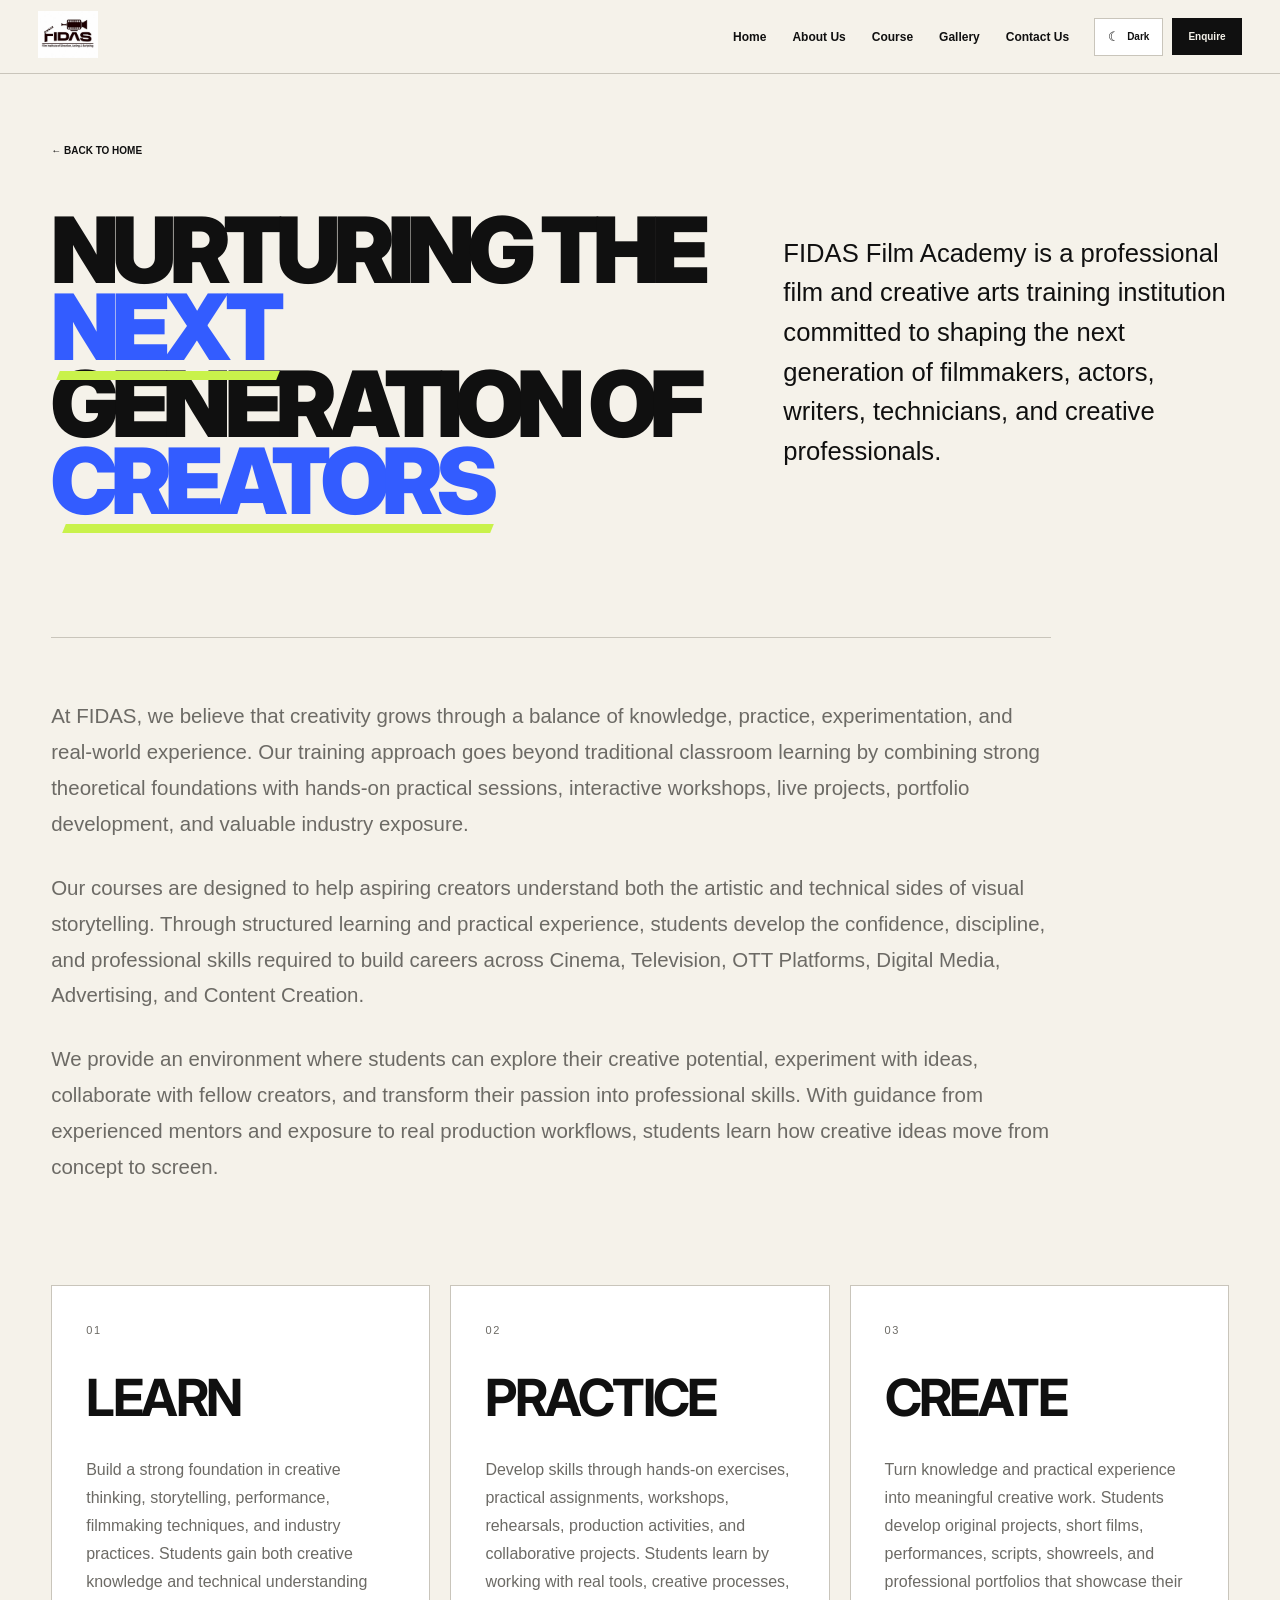
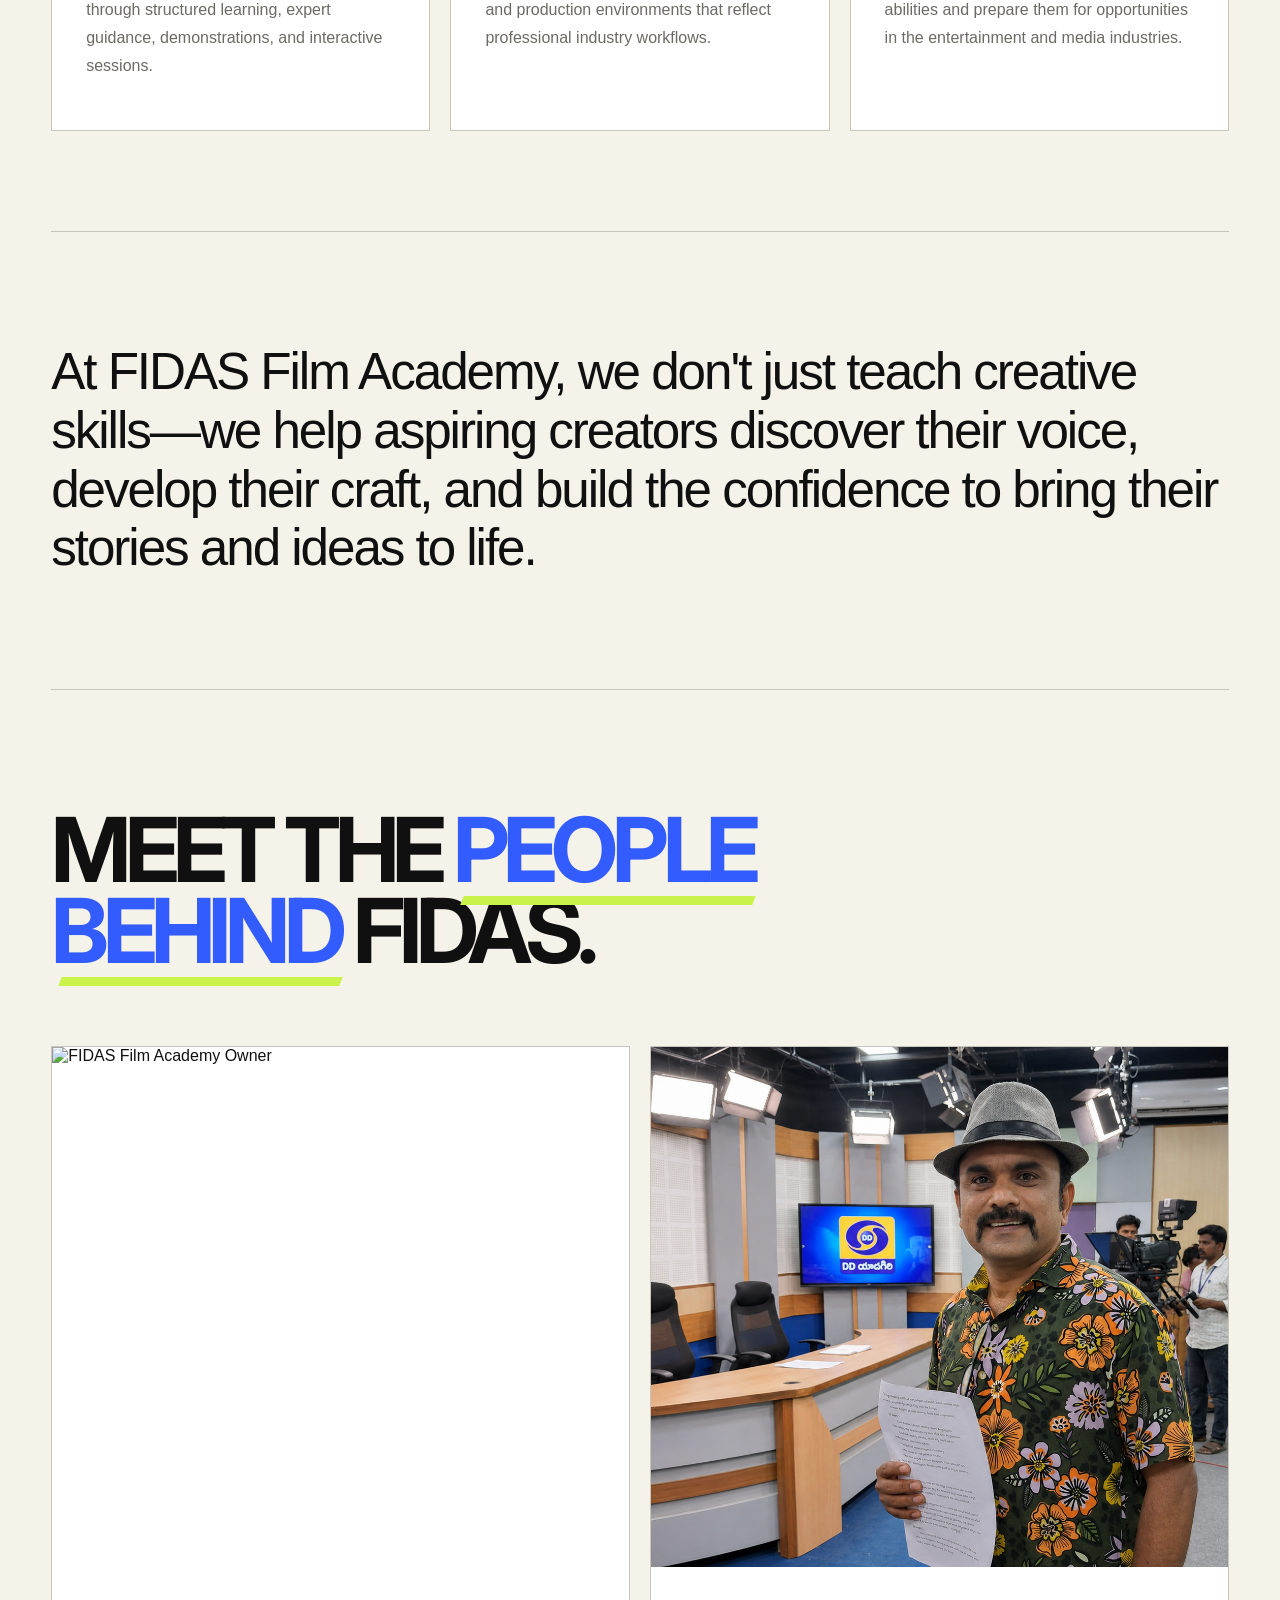
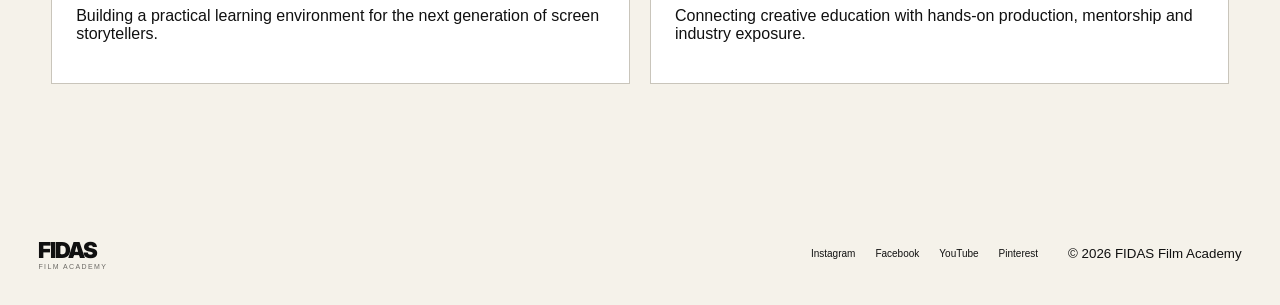
==== about.html @ e29c2ab7 "after creating seperate page updates and font size & colour corrections" ====
<!doctype html>
<html lang="en" data-theme="light">

<head>
    <meta charset="utf-8">
    <meta name="viewport" content="width=device-width,initial-scale=1">
    <title>About Us | FIDAS Film Academy</title>
    <link rel="preconnect" href="https://fonts.googleapis.com">
    <link rel="preconnect" href="https://fonts.gstatic.com" crossorigin>
    <link href="https://fonts.googleapis.com/css2?family=Inter:wght@400;500;600;700;800;900&display=swap" rel="stylesheet">
    <link rel="stylesheet" href="style.css">
    <link rel="preconnect" href="https://fonts.googleapis.com">
    <link rel="preconnect" href="https://fonts.gstatic.com" crossorigin>
    <link href="https://fonts.googleapis.com/css2?family=Inter:wght@400;500;600;700;800;900&display=swap" rel="stylesheet">
    <link rel="stylesheet" href="style.css">
    <link rel="stylesheet" href="https://cdnjs.cloudflare.com/ajax/libs/font-awesome/6.7.2/css/all.min.css">
    <style>
        .about-page {
	padding: 140px 4vw 100px
}

.about-page .intro {
	display: grid;
	grid-template-columns: .8fr 1.2fr;
	gap: 7vw;
	align-items: end
}

.about-page h1 {
	font-size: clamp(62px, 9vw, 100px);
	line-height: .82;
	letter-spacing: -.08em;
	margin: 25px 0
}

.lead {
	font-size: clamp(18px, 2vw, 28px);
	line-height: 1.55
}

.story {
	display: grid;
	grid-template-columns: 1fr 1fr;
	gap: 5vw;
	margin: 100px 0;
	padding-top: 70px;
	border-top: 1px solid var(--line)
}

.story p {
	color: var(--soft);
	line-height: 1.8
}

.owners-title {
	font-size: clamp(48px, 7vw, 100px);
	line-height: .9;
	letter-spacing: -.07em
}

.owners {
	display: grid;
	grid-template-columns: 1fr 1fr;
	gap: 20px
}

.owner-card {
	background: var(--card);
	border: 1px solid var(--line)
}

.owner-card img {
	width: 100%;
	height: 520px;
	object-fit: cover;
	display: block
}

.owner-copy {
	padding: 24px
}

.owner-copy h3 {
	font-size: 26px;
	margin: 0 0 8px
}

.owner-copy span {
	font-size: 10px;
	letter-spacing: .15em;
	color: var(--soft)
}

.owner-note {
	margin-top: 18px;
	color: var(--soft);
	font-size: 12px
}

@media(max-width:850px) {

	.about-page .intro,
	.story,
	.owners {
		grid-template-columns: 1fr
	}

	.owner-card img {
		height: 380px
	}
}

.about-content {
	max-width: 1000px;
	margin: 90px 0;
	padding-top: 60px;
	border-top: 1px solid var(--line)
}

.about-content p {
	font-size: clamp(17px, 1.6vw, 23px);
	line-height: 1.75;
	color: var(--soft);
	margin: 0 0 28px
}

.pillars {
	display: grid;
	grid-template-columns: repeat(3, 1fr);
	gap: 20px;
	margin: 100px 0
}

.pillar {
	padding: 34px;
	background: var(--card);
	border: 1px solid var(--line);
	min-height: 360px;
  transition:.35s;
}
.pillar:hover {
  transform: translateY(-10px);
  box-shadow: 12px 12px 0 var(--lime)
}
.pillar span {
	font-size: 11px;
	letter-spacing: .15em;
	color: var(--soft)
}

.pillar h2 {
	font-size: clamp(38px, 4vw, 64px);
	letter-spacing: -.05em;
	margin: 28px 0
}

.pillar p {
	line-height: 1.75;
	color: var(--soft)
}

.closing-statement {
	margin: 80px 0 120px;
	padding: 60px 0;
	border-top: 1px solid var(--line);
	border-bottom: 1px solid var(--line)
}

.closing-statement p {
	font-size: clamp(28px, 4vw, 58px);
	line-height: 1.15;
	letter-spacing: -.04em;
	max-width: 1200px
}

@media(max-width:850px) {
	.pillars {
		grid-template-columns: 1fr
	}

	.pillar {
		min-height: auto
	}

	.about-page h1 {
		font-size: clamp(46px, 14vw, 82px)
	}
}

/* 2026 admissions hero + course ticker */
.hero-enrol-wrap {
	display: flex;
	align-items: center;
	justify-content: center;
	padding: 120px 4vw 50px 2vw;
	background: linear-gradient(145deg, var(--blue), #162fb2);
	position: relative;
	overflow: hidden
}

.hero-enrol-wrap:before {
	content: "FIDAS";
	position: absolute;
	font-size: 18vw;
	font-weight: 900;
	letter-spacing: -.08em;
	color: #ffffff0b;
	transform: rotate(-10deg)
}

.hero-enrol-card {
	position: relative;
	width: min(100%, 620px);
	padding: clamp(28px, 4vw, 54px);
	background: color-mix(in srgb, var(--card) 88%, transparent);
	border: 1px solid #ffffff66;
	box-shadow: 0 30px 80px #0004, inset 0 1px 0 #fff8;
	backdrop-filter: blur(18px);
	-webkit-backdrop-filter: blur(18px)
}

.enrol-kicker {
	font-size: 9px;
	letter-spacing: .22em;
	color: var(--soft);
	font-weight: 800
}

.hero-enrol-card h2 {
	font-size: clamp(42px, 4.8vw, 76px);
	line-height: .9;
	letter-spacing: -.065em;
	margin: 20px 0
}

.hero-enrol-card h2 span {
	color: var(--blue)
}

.hero-enrol-card>p {
	color: var(--soft);
	line-height: 1.6;
	font-size: 14px
}

.hero-form {
	display: grid;
	gap: 18px;
	margin-top: 28px
}

.hero-form label {
	font-size: 8px;
	letter-spacing: .15em;
	color: var(--soft)
}

.hero-form button {
	cursor: pointer
}

.enrol-foot {
	display: flex;
	gap: 18px;
	flex-wrap: wrap;
	margin-top: 22px;
	padding-top: 18px;
	border-top: 1px solid var(--line);
	font-size: 8px;
	font-weight: 800;
	letter-spacing: .08em
}

.marquee {
	overflow: hidden;
	border-top: 1px solid var(--line);
	border-bottom: 1px solid var(--line);
	background: var(--lime);
	color: #111;
	padding: 16px 0
}

.marquee-track {
	width: max-content;
	display: flex;
	align-items: center;
	gap: 24px;
	animation: fidasMarquee 26s linear infinite;
	font-size: 13px;
	font-weight: 900;
	letter-spacing: .12em
}

.marquee-track i {
	font-style: normal
}

@keyframes fidasMarquee {
	to {
		transform: translateX(-50%)
	}
}

.course-view.ai {
	background-image: linear-gradient(90deg, #000c, #0002), url("https://images.unsplash.com/photo-1677442136019-21780ecad995?auto=format&fit=crop&w=1300&q=85")
}

@media(max-width:850px) {
	.hero-enrol-wrap {
		padding: 70px 6vw
	}

	.hero-enrol-card {
		width: 100%
	}

	.course-nav {
		display: grid;
		grid-template-columns: 1fr 1fr
	}

	.course-nav button {
		min-height: 84px
	}

	.marquee-track {
		animation-duration: 18s
	}
}

/* Cinematic hero redesign */
.hero.hero-cinematic {
	position: relative;
	min-height: 0vh;
	padding: 0px 0vw 0px;
	display: grid;
	grid-template-columns: minmax(0, 1.08fr) minmax(430px, .72fr);
	gap: clamp(36px, 5vw, 86px);
	align-items: center;
	overflow: hidden;
	background: var(--bg);
	isolation: isolate
}

.hero-atmosphere {
	position: absolute;
	inset: 0;
	z-index: -1;
	pointer-events: none;
	overflow: hidden
}

.orb {
	position: absolute;
	border-radius: 50%;
	filter: blur(2px);
	opacity: .55
}

.orb-one {
	width: 42vw;
	height: 42vw;
	left: -18vw;
	top: 12vh;
	background: radial-gradient(circle, var(--lime) 0, transparent 68%);
	opacity: .16
}

.orb-two {
	width: 38vw;
	height: 38vw;
	right: 20vw;
	bottom: -24vw;
	background: radial-gradient(circle, var(--blue) 0, transparent 70%);
	opacity: .13
}

.film-line {
	position: absolute;
	width: 1px;
	height: 140%;
	background: linear-gradient(transparent, var(--line), transparent);
	transform: rotate(18deg);
	top: -20%
}

.film-line-one {
	left: 54%
}

.film-line-two {
	left: 57%
}

.hero-copy {
	position: relative;
	z-index: 2;
	padding-top: 12px
}

.hero-eyebrow {
	display: flex;
	align-items: center;
	gap: 10px;
	font-weight: 800
}

.hero-eyebrow span {
	display: inline-block;
	width: 34px;
	height: 2px;
	background: var(--lime)
}

.hero.hero-cinematic h1 {
	font-size: clamp(62px, 7.15vw, 118px);
	line-height: .84;
	letter-spacing: -.075em;
	margin: clamp(38px, 6vh, 68px) 0 28px;
	max-width: 950px
}

.hero.hero-cinematic h1 span {
	display: inline-block;
	color: var(--blue);
	position: relative
}
h2 span {
	display: inline-block;
	color: var(--blue);
	position: relative
}

.hero.hero-cinematic h1 span:after {
	content: "";
	position: absolute;
	height: 9px;
	background: var(--lime);
	left: 3%;
	right: 0;
	bottom: -14px;
	transform: skewX(-22deg)
}
h2 span:after {
	content: "";
	position: absolute;
	height: 9px;
	background: var(--lime);
	left: 3%;
	right: 0;
	bottom: -14px;
	transform: skewX(-22deg)
}
.hero-copy>p {
	font-size: clamp(15px, 1.25vw, 19px);
	line-height: 1.75;
	color: var(--soft);
	max-width: 610px
}

.hero-cinematic .hero-buttons {
	margin-top: 30px;
	gap: 12px;
	flex-wrap: wrap
}

.hero-cinematic .solid,
.hero-cinematic .outline {
	padding: 17px 21px;
	letter-spacing: .05em
}

.hero-cinematic .solid {
	background: var(--ink);
	color: var(--bg)
}

.hero-cinematic .solid b {
	margin-left: 16px
}

.hero-cinematic .outline {
	background: rgba(255, 255, 255, .03);
	backdrop-filter: blur(10px)
}

.hero-proof {
	display: flex;
	gap: 0;
	margin-top: clamp(42px, 7vh, 76px);
	border-top: 1px solid var(--line);
	max-width: 680px
}

.hero-proof div {
	display: flex;
	align-items: center;
	gap: 12px;
	padding: 18px 25px 0 0;
	margin-right: 25px;
	border-right: 1px solid var(--line)
}

.hero-proof div:last-child {
	border-right: 0
}

.hero-proof strong {
	font-size: 27px;
	letter-spacing: -.05em
}

.hero-proof span {
	font-size: 8px;
	line-height: 1.45;
	letter-spacing: .13em;
	color: var(--soft)
}

.hero-form-stage {
	position: relative;
	z-index: 2;
	padding: 24px 22px 24px 0
}

.hero-form-glow {
	position: absolute;
	inset: 8% -8% 8% 8%;
	background: linear-gradient(145deg, var(--blue), var(--lime));
	filter: blur(50px);
	opacity: .18;
	z-index: -1
}

.hero-cinematic .hero-enrol-card {
	position: relative;
	padding: clamp(28px, 3vw, 48px);
	background: color-mix(in srgb, var(--card) 88%, transparent);
	border: 1px solid var(--line);
	box-shadow: 0 35px 90px rgba(0, 0, 0, .13);
	backdrop-filter: blur(20px);
	transform: rotate(.6deg)
}

.enrol-top {
	display: flex;
	justify-content: space-between;
	align-items: center;
	gap: 20px
}

.enrol-number {
	font-size: 9px;
	letter-spacing: .16em;
	color: var(--soft)
}

.hero-cinematic .hero-enrol-card h2 {
	font-size: clamp(36px, 3.5vw, 59px);
	line-height: .92;
	letter-spacing: -.055em;
	margin: 25px 0 15px
}

.hero-cinematic .hero-enrol-card h2 span {
	color: var(--blue)
}

.hero-cinematic .hero-enrol-card>p {
	font-size: 13px;
	line-height: 1.65;
	color: var(--soft);
	max-width: 480px
}

.hero-cinematic .hero-form {
	margin-top: 25px
}

.hero-cinematic .hero-form label {
	font-size: 8px;
	letter-spacing: .14em;
	font-weight: 800
}

.hero-cinematic .hero-form input,
.hero-cinematic .hero-form select {
	margin-top: 8px;
	background: transparent;
	border: 0;
	border-bottom: 1px solid var(--line);
	border-radius: 0;
	padding: 12px 2px;
	width: 100%;
	color: var(--ink)
}

.hero-cinematic .hero-form .row {
	display: grid;
	grid-template-columns: 1fr 1fr;
	gap: 18px
}

.hero-cinematic .hero-form button {
	margin-top: 22px;
	width: 100%;
	padding: 17px 20px;
	border: 0;
	background: var(--lime);
	color: #111;
	font-weight: 900;
	display: flex;
	justify-content: space-between;
	cursor: pointer
}

.hero-cinematic .enrol-foot {
	display: flex;
	justify-content: space-between;
	gap: 10px;
	margin-top: 18px;
	flex-wrap: wrap
}

.hero-cinematic .enrol-foot span {
	font-size: 8px;
	letter-spacing: .07em;
	color: var(--soft)
}

.hero-side-word {
	position: absolute;
	right: -30px;
	top: 50%;
	transform: translateY(-50%) rotate(90deg);
	font-size: 7px;
	letter-spacing: .28em;
	color: var(--soft);
	white-space: nowrap
}

@media(max-width:1050px) {
	.hero.hero-cinematic {
		grid-template-columns: 1fr;
		padding-top: 125px
	}

	.hero-form-stage {
		padding: 0
	}

	.hero-cinematic .hero-enrol-card {
		transform: none
	}

	.hero-side-word {
		display: none
	}

	.hero-proof {
		margin-top: 45px
	}
}

@media(max-width:620px) {
	.hero.hero-cinematic {
		padding: 110px 20px 40px
	}

	.hero.hero-cinematic h1 {
		font-size: clamp(49px, 15vw, 72px)
	}

	.hero-proof {
		display: grid;
		grid-template-columns: repeat(3, 1fr)
	}

	.hero-proof div {
		display: block;
		margin: 0;
		padding-right: 10px
	}

	.hero-proof span {
		display: block;
		margin-top: 5px
	}

	.hero-cinematic .hero-form .row {
		grid-template-columns: 1fr
	}

	.hero-cinematic .hero-enrol-card {
		padding: 26px 20px
	}

	.hero-cinematic .enrol-foot {
		display: grid;
		grid-template-columns: 1fr 1fr
	}
}
    </style>
</head>

<body>
    <header>
        <a class="brand" href="index.html"><img src="./media/logo.jpeg" alt="FIDAS Logo"></a>
        <nav><a href="index.html#home">Home</a><a href="about.html">About Us</a><a href="course.html">Course</a><a href="gallery.html">Gallery</a><a href="index.html#contact">Contact Us</a></nav>
        <div class="actions">
            <button id="theme"><span id="themeIcon">☾</span><b id="themeText">Dark</b></button><a href="index.html#contact" class="join">Enquire</a>
            <button id="menu">☰</button>
        </div>
    </header>
    <main class="about-page">
      <a href="index.html" style="font-size:10px;font-weight:800">← BACK TO HOME</a>
        <section class=" hero hero-cinematic">
            <div>
                <h1>NURTURING THE <span >NEXT</span><br>GENERATION OF <span>CREATORS</span></h1></div>
            <div class="lead">
                <p>FIDAS Film Academy is a professional film and creative arts training institution committed to shaping the next generation of filmmakers, actors, writers, technicians, and creative professionals.</p>
            </div>
        </section>

        <section class="about-content">
            <p>At FIDAS, we believe that creativity grows through a balance of knowledge, practice, experimentation, and real-world experience. Our training approach goes beyond traditional classroom learning by combining strong theoretical foundations with
                hands-on practical sessions, interactive workshops, live projects, portfolio development, and valuable industry exposure.</p>
            <p>Our courses are designed to help aspiring creators understand both the artistic and technical sides of visual storytelling. Through structured learning and practical experience, students develop the confidence, discipline, and professional
                skills required to build careers across Cinema, Television, OTT Platforms, Digital Media, Advertising, and Content Creation.</p>
            <p>We provide an environment where students can explore their creative potential, experiment with ideas, collaborate with fellow creators, and transform their passion into professional skills. With guidance from experienced mentors and exposure
                to real production workflows, students learn how creative ideas move from concept to screen.</p>
        </section>

        <section class="pillars">
            <article class="pillar"><span>01</span>
                <h2>LEARN</h2>
                <p>Build a strong foundation in creative thinking, storytelling, performance, filmmaking techniques, and industry practices. Students gain both creative knowledge and technical understanding through structured learning, expert guidance, demonstrations,
                    and interactive sessions.</p>
            </article>
            <article class="pillar"><span>02</span>
                <h2>PRACTICE</h2>
                <p>Develop skills through hands-on exercises, practical assignments, workshops, rehearsals, production activities, and collaborative projects. Students learn by working with real tools, creative processes, and production environments that
                    reflect professional industry workflows.</p>
            </article>
            <article class="pillar"><span>03</span>
                <h2>CREATE</h2>
                <p>Turn knowledge and practical experience into meaningful creative work. Students develop original projects, short films, performances, scripts, showreels, and professional portfolios that showcase their abilities and prepare them for opportunities
                    in the entertainment and media industries.</p>
            </article>
        </section>

        <section class="closing-statement">
            <p>At FIDAS Film Academy, we don't just teach creative skills—we help aspiring creators discover their voice, develop their craft, and build the confidence to bring their stories and ideas to life.</p>
        </section>
        <section>
            <h2 class="owners-title">MEET THE <span>PEOPLE</span><br><span>BEHIND</span> FIDAS.</h2>
            <div class="owners">
                <article class="owner-card"><img src="./media/g1.jpeg" alt="FIDAS Film Academy Owner">
                    <div class="owner-copy"><span></span>
                        <h3></h3>
                        <p>Building a practical learning environment for the next generation of screen storytellers.</p>
                    </div>
                </article>
                <article class="owner-card"><img src="./media/g6.png" alt="FIDAS Film Academy Owner">
                    <div class="owner-copy"><span></span>
                        <h3></h3>
                        <p>Connecting creative education with hands-on production, mentorship and industry exposure.</p>
                    </div>
                </article>
            </div>
            <p class="owner-note"></p>
        </section>
        
    </main>
    <footer>
        <div class="brand"><span>FIDAS</span><small>FILM ACADEMY</small></div>
        <div class="social"><a target="_blank" href="https://www.instagram.com/fidasfilminstitute/">Instagram</a><a target="_blank" href="https://www.facebook.com/fidasfilminstitute">Facebook</a><a target="_blank" href="https://www.youtube.com/@fidasfilminstitute">YouTube</a>
            <a
            target="_blank" href="https://in.pinterest.com/fidasfilmacademy/">Pinterest</a>
        </div>
        <small>© 2026 FIDAS Film Academy</small>
    </footer>
    <script src="program.js"></script>
</body>

</html>
---- style.css ----
:root {
	--bg: #f5f2ea;
	--card: #fff;
	--ink: #101010;
	--soft: #6c6a65;
	--line: #c9c5bb;
	--lime: #c9f24b;
	--blue: #335cff;
	--shadow: #0002
}

html[data-theme="dark"] {
	--bg: #0c0d10;
	--card: #17191e;
	--ink: #f5f3ed;
	--soft: #a3a6ae;
	--line: #353840;
	--lime: #c9f24b;
	--blue: #7390ff;
	--shadow: #0008
}

* {
	box-sizing: border-box
}

html {
	scroll-behavior: smooth
}

body {
	margin: 0;
	background: var(--bg);
	color: var(--ink);
	font-family: Inter, sans-serif;
	transition: .35s
}

a {
	color: inherit;
	text-decoration: none
}

header {
	height: 74px;
	position: fixed;
	z-index: 30;
	top: 0;
	left: 0;
	right: 0;
	display: flex;
	align-items: center;
	padding: 0 3vw;
	background: var(--bg);
	border-bottom: 1px solid var(--line)
}

.brand span {
	font-weight: 900;
	font-size: 22px;
	letter-spacing: -.06em
}

.brand small {
	display: block;
	font-size: 7px;
	letter-spacing: .2em;
	color: var(--soft)
}

nav {
	margin-left: auto;
	display: flex;
	gap: 26px;
	font-size: 12px;
	font-weight: 600
}

.actions {
	margin-left: 25px;
	display: flex;
	gap: 9px;
	align-items: center
}

#theme {
	height: 38px;
	padding: 0 13px;
	border: 1px solid var(--line);
	background: var(--card);
	color: var(--ink);
	display: flex;
	gap: 7px;
	align-items: center;
	cursor: pointer
}

#theme b {
	font-size: 10px
}

.join {
	background: var(--ink);
	color: var(--bg);
	padding: 13px 16px;
	font-size: 10px;
	font-weight: 800
}

#menu {
	display: none
}

.hero {
	padding-top: 74px;
	min-height: 100vh;
	display: grid;
	grid-template-columns: 52% 48%
}

.hero-left {
	padding: 8vw 4vw 4vw;
	display: flex;
	flex-direction: column
}

.tag {
	font-size: 9px;
	letter-spacing: .18em;
	color: var(--soft)
}

.hero h1 {
	font-size: clamp(60px, 7.2vw, 116px);
	line-height: .86;
	letter-spacing: -.075em;
	margin: 7vh 0 30px;
	font-weight: 900
}

.hero h1 span {
	color: var(--blue)
}

.hero-left>p {
	font-size: 16px;
	color: var(--soft);
	max-width: 430px;
	line-height: 1.7
}

.hero-buttons {
	display: flex;
	gap: 10px;
	margin-top: 25px
}

.solid,
.outline {
	padding: 15px 19px;
	font-size: 11px;
	font-weight: 800
}

.solid {
	background: var(--lime);
	color: #111
}

.outline {
	border: 1px solid var(--line)
}

.hero-index {
	margin-top: auto;
	display: flex;
	align-items: center;
	gap: 10px;
	font-size: 8px
}

.hero-index div {
	height: 1px;
	width: 90px;
	background: var(--line)
}

.hero-right {
	position: relative;
	padding: 105px 3vw 3vw 0
}

.visual-main{
    position:relative;
    height:100%;
    min-height:620px;
    overflow:hidden;
}

.visual-main img{
    position:absolute;
    inset:0;
    width:100%;
    height:100%;
    object-fit:cover;

    opacity:0;
    transition:opacity 0.5s ease;

    transform:scale(1);
}

.visual-main img.active{
    opacity:1;
    animation:zoom 0.5s linear;
}

@keyframes zoom{
    from{
        transform:scale(1);
    }
    to{
        transform:scale(1);
    }
}

.floating-note {
	position: absolute;
	left: -55px;
	bottom: 13%;
	width: 210px;
	padding: 20px;
	background: var(--lime);
	color: #111;
	box-shadow: 10px 10px 0 var(--ink)
}

.floating-note b {
	font-size: 10px;
	letter-spacing: .14em
}

.floating-note span {
	display: block;
	font-size: 12px;
	margin-top: 8px
}

.stamp {
	position: absolute;
	right: 5vw;
	top: 130px;
	background: var(--card);
	padding: 14px;
	font-size: 10px;
	line-height: 1.5
}

.stamp b {
	color: #e23b2f
}

.about,
.courses,
.gallery,
.contact {
	padding: 110px 4vw
}

.about {
	border-top: 1px solid var(--line)
}

.about-head {
	display: grid;
	grid-template-columns: 25% 75%;
	align-items: start
}

.about-head>span,
.course-title>span,
.gallery-head>span,
.contact-left>span {
	font-size: 9px;
	letter-spacing: .2em;
	color: var(--soft)
}

.about h2,
.course-title h2,
.gallery h2,
.contact h2 {
	font-size: clamp(52px, 6.5vw, 98px);
	line-height: .9;
	letter-spacing: -.07em;
	margin: 0;
	font-weight: 900
}

.about h2 b {
	color: var(--blue)
}

.about-body {
	display: grid;
	grid-template-columns: 1.2fr .8fr;
	gap: 6vw;
	margin-top: 75px
}

.about-img {
	height: 560px;
	background: url("https://images.unsplash.com/photo-1492619375914-88005aa9e8fb?auto=format&fit=crop&w=1300&q=85") center/cover
}

.about-text {
	display: flex;
	flex-direction: column
}

.big-num {
	font-size: 100px;
	font-weight: 900;
	color: var(--lime);
	-webkit-text-stroke: 1px var(--ink)
}

.about-text>p {
	font-size: 21px;
	line-height: 1.6
}

.principles {
	margin-top: auto
}

.principles div {
	padding: 18px 0;
	border-top: 1px solid var(--line);
	display: flex;
	justify-content: space-between
}

.principles b {
	font-size: 12px
}

.principles small {
	color: var(--soft)
}

.courses {
	background: var(--card)
}

.course-title {
	display: grid;
	grid-template-columns: 25% 75%;
	margin-bottom: 65px
}

.course-stage {
	display: grid;
	grid-template-columns: 34% 66%;
	min-height: 620px
}

.course-nav {
	display: flex;
	flex-direction: column;
	border: 1px solid var(--line)
}

.course-nav button {
	flex: 1;
	border: 0;
	border-bottom: 1px solid var(--line);
	background: transparent;
	color: var(--ink);
	text-align: left;
	padding: 25px;
	font-weight: 800;
	font-size: 20px;
	cursor: pointer
}

.course-nav button span {
	display: block;
	font-size: 9px;
	color: var(--soft);
	margin-bottom: 10px
}

.course-nav button.active {
	background: var(--lime);
	color: #111
}

.course-view {
	position: relative;
	background-size: cover;
	background-position: center;
	transition: .4s
}

.course-view.dir {
	background-image: linear-gradient(90deg, #000b, #0001), url("https://images.unsplash.com/photo-1489599849927-2ee91cede3ba?auto=format&fit=crop&w=1300&q=85")
}

.course-view.act {
	background-image: linear-gradient(90deg, #000b, #0001), url("https://images.unsplash.com/photo-1507676184212-d03ab07a01bf?auto=format&fit=crop&w=1300&q=85")
}

.course-view.scr {
	background-image: linear-gradient(90deg, #000b, #0001), url("https://images.unsplash.com/photo-1455390582262-044cdead277a?auto=format&fit=crop&w=1300&q=85")
}

.course-info {
	position: absolute;
	left: 7%;
	bottom: 8%;
	color: white;
	max-width: 520px
}

.course-info>span {
	font-size: 9px;
	letter-spacing: .2em
}

.course-info h3 {
	font-size: clamp(45px, 5vw, 78px);
	line-height: .9;
	letter-spacing: -.06em;
	margin: 16px 0
}

.course-info p {
	line-height: 1.6;
	color: #ddd
}

.course-info a {
	display: inline-block;
	margin-top: 15px;
	background: white;
	color: #111;
	padding: 14px 17px;
	font-size: 10px;
	font-weight: 800
}

.gallery {
	display: grid;
	grid-template-columns: 32% 68%;
	gap: 4vw
}

.gallery-head {
	position: sticky;
	top: 110px;
	align-self: start
}

.gallery h2 {
	margin: 25px 0
}

.gallery-grid {
	display: grid;
	grid-template-columns: 1fr 1fr;
	grid-auto-rows: 300px;
	gap: 12px
}

.g {
	border: 0;
	background-size: cover;
	background-position: center;
	position: relative;
	cursor: pointer
}

.g span {
	position: absolute;
	bottom: 10px;
	left: 10px;
	background: var(--lime);
	color: #111;
	padding: 7px;
	font-size: 8px;
	font-weight: 800
}

.g1 {
	grid-row: span 2;
	background-image: url("./media/g1.jpeg")
}

.g2 {
	background-image: url("./media/g2.jpeg")
}

.g3 {
	background-image: url("./media/g3.jpeg")
}

.g4 {
	background-image: url("./media/g4.jpeg")
}

.g5 {
	background-image: url("./media/g5.png")
}
.g6 {
	background-image: url("./media/g6.png")
}
.g7 {
	background-image: url("./media/g7.png")
}
.g8 {
	background-image: url("./media/g8.jpeg")
}
.g9 {
	background-image: url("./media/g9.jpeg")
}
.g10 {
	background-image: url("./media/g10.jpeg")
}

.contact {
	display: grid;
	grid-template-columns: 1fr 1fr;
	gap: 8vw;
	background: var(--blue);
	color: white
}

.contact h2 {
	margin: 35px 0
}

.contact-left>p {
	font-size: 17px;
	line-height: 1.6
}

.contact-data {
	display: grid;
	gap: 13px;
	margin-top: 60px;
	font-size: 13px
}

.contact-data address {
	font-style: normal;
	line-height: 1.7;
	color: #e1e5ff
}

.form-card {
	background: var(--bg);
	color: var(--ink);
	padding: 35px
}

.form-card form {
	display: grid;
	gap: 23px
}

.form-card label {
	font-size: 9px;
	letter-spacing: .15em;
	color: var(--soft)
}

input,
select,
textarea {
	display: block;
	width: 100%;
	border: 0;
	border-bottom: 1px solid var(--line);
	background: transparent;
	color: var(--ink);
	padding: 11px 0;
	outline: none
}

select option {
	color: #111
}

textarea {
	height: 75px
}

.row {
	display: grid;
	grid-template-columns: 1fr 1fr;
	gap: 20px
}

form button {
	border: 0;
	background: var(--lime);
	color: #111;
	padding: 17px;
	text-align: left;
	font-weight: 800;
	display: flex;
	justify-content: space-between
}

footer {
	padding: 35px 3vw;
	display: grid;
	grid-template-columns: 1fr auto auto;
	align-items: center;
	gap: 30px
}

.social {
	display: flex;
	gap: 20px;
	font-size: 10px
}

.wa {
	position: fixed;
	right: 18px;
	bottom: 18px;
	background: #25d366;
	color: #07180d;
	padding: 14px 18px;
	font-size: 10px;
	font-weight: 800;
	z-index: 40
}

.lightbox {
	display: none;
	position: fixed;
	inset: 0;
	background: #000e;
	z-index: 60;
	place-items: center
}

.lightbox.open {
	display: grid
}

.lightbox div {
	width: 88vw;
	height: 82vh;
	background-size: contain;
	background-repeat: no-repeat;
	background-position: center
}

.lightbox button {
	position: absolute;
	right: 25px;
	top: 15px;
	background: none;
	border: 0;
	color: white;
	font-size: 40px
}

@media(max-width:850px) {
	header {
		height: 66px
	}

	nav {
		display: none;
		position: absolute;
		top: 66px;
		left: 0;
		right: 0;
		background: var(--bg);
		padding: 25px;
		flex-direction: column
	}

	nav.open {
		display: flex
	}

	.join {
		display: none
	}

	#menu {
		display: block;
		border: 0;
		background: none;
		color: var(--ink);
		font-size: 20px
	}

	.hero {
		grid-template-columns: 1fr;
		padding-top: 66px
	}

	.hero-left {
		min-height: 650px;
		padding: 110px 6vw 50px
	}

	.hero-right {
		padding: 0 6vw 70px
	}

	.visual-main {
		min-height: 520px
	}

	.floating-note {
		left: 2vw
	}

	.about,
	.courses,
	.gallery,
	.contact {
		padding: 85px 6vw
	}

	.about-head,
	.course-title {
		grid-template-columns: 1fr;
		gap: 25px
	}

	.about-body {
		grid-template-columns: 1fr
	}

	.about-img {
		height: 430px
	}

	.course-stage {
		grid-template-columns: 1fr
	}

	.course-nav {
		flex-direction: row
	}

	.course-nav button {
		font-size: 12px;
		padding: 15px
	}

	.course-view {
		min-height: 550px
	}

	.gallery {
		grid-template-columns: 1fr
	}

	.gallery-head {
		position: static
	}

	.gallery-grid {
		grid-auto-rows: 230px
	}

	.contact {
		grid-template-columns: 1fr
	}

	.row {
		grid-template-columns: 1fr
	}

	footer {
		grid-template-columns: 1fr
	}

	.social {
		flex-wrap: wrap
	}

	#theme b {
		display: none
	}
}

.course-actions {
	display: flex;
	gap: 10px;
	flex-wrap: wrap;
	margin-top: 15px
}

.course-info .course-actions a,
.course-actions button {
	display: inline-block;
	margin-top: 0;
	background: white;
	color: #111;
	padding: 14px 17px;
	font-size: 10px;
	font-weight: 800;
	border: 0;
	cursor: pointer;
	font-family: inherit
}

.course-actions button {
	background: var(--lime)
}

.course-modal {
	display: none;
	position: fixed;
	inset: 0;
	background: #000c;
	z-index: 80;
	padding: 5vh 5vw;
	overflow: auto
}

.course-modal.open {
	display: grid;
	place-items: center
}

.course-modal-card {
	width: min(1100px, 100%);
	background: var(--card);
	color: var(--ink);
	position: relative;
	padding: 48px;
	box-shadow: 0 24px 80px #0006
}

.course-modal-close {
	position: absolute;
	right: 22px;
	top: 14px;
	border: 0;
	background: none;
	color: var(--ink);
	font-size: 34px;
	cursor: pointer
}

.course-modal-head span {
	font-size: 9px;
	letter-spacing: .2em;
	color: var(--soft)
}

.course-modal-head h3 {
	font-size: clamp(30px, 4vw, 56px);
	line-height: 1;
	letter-spacing: -.05em;
	margin: 14px 0 35px;
	max-width: 850px
}

.course-detail-grid {
	display: grid;
	grid-template-columns: 1.2fr .8fr .8fr;
	gap: 30px
}

.course-detail-grid>div {
	border-top: 1px solid var(--line);
	padding-top: 18px
}

.course-detail-grid h4 {
	font-size: 11px;
	letter-spacing: .15em;
	margin: 0 0 16px
}

.course-detail-grid ul {
	margin: 0;
	padding-left: 18px;
	color: var(--soft);
	font-size: 13px;
	line-height: 1.8
}

.course-detail-grid li::marker {
	color: var(--blue)
}

@media(max-width:850px) {
	.course-modal {
		padding: 3vh 4vw
	}

	.course-modal-card {
		padding: 35px 22px
	}

	.course-detail-grid {
		grid-template-columns: 1fr
	}

	.course-modal-head h3 {
		padding-right: 20px
	}

	.course-actions {
		flex-direction: column;
		align-items: flex-start
	}
}

/* Enhanced navigation, typography and interaction */
body {
	font-family: "Century Gothic", CenturyGothic, AppleGothic, sans-serif
}

h1,
h2,
h3,
.brand span,
.course-nav button,
.big-num {
	font-family: Inter, sans-serif
}

.scroll-progress {
	position: fixed;
	top: 73px;
	left: 0;
	right: 0;
	height: 3px;
	background: var(--blue);
	transform: scaleX(0);
	transform-origin: left;
	z-index: 55;
	transition: transform .08s linear
}

.section-indicator {
	position: fixed;
	right: 18px;
	top: 50%;
	transform: translateY(-50%);
	z-index: 45;
	display: grid;
	gap: 9px
}

.section-indicator a {
	display: flex;
	align-items: center;
	justify-content: flex-end;
	gap: 8px;
	font-size: 8px;
	letter-spacing: .14em;
	color: var(--soft);
	transition: .3s
}

.section-indicator a span {
	width: 25px;
	height: 25px;
	border: 1px solid var(--line);
	display: grid;
	place-items: center;
	background: var(--bg);
	transition: .3s
}

.section-indicator a b {
	opacity: 0;
	transform: translateX(8px);
	transition: .3s;
	background: var(--bg);
	padding: 5px
}

.section-indicator a:hover b,
.section-indicator a.active b {
	opacity: 1;
	transform: none
}

.section-indicator a.active span {
	background: var(--lime);
	color: #111;
	border-color: var(--lime);
	transform: scale(1.15)
}

.course-nav button,
.principles div,
.g,
.form-card {
	transition: transform .35s ease, box-shadow .35s ease, border-color .35s ease
}

.course-nav button:hover {
	transform: translateX(8px);
	background: var(--card);
	box-shadow: 8px 8px 0 var(--lime)
}

.principles div:hover {
	transform: translateX(10px);
	padding-left: 12px;
	border-color: var(--blue)
}

.g {
	overflow: hidden;
	position: relative
}

.g:before {
	content: "";
	position: absolute;
	inset: 0;
	background: linear-gradient(120deg, transparent 30%, #fff3 50%, transparent 70%);
	transform: translateX(-120%);
	transition: .7s
}

.g:hover:before {
	transform: translateX(120%)
}

.g:hover {
	transform: translateY(-8px) scale(1.015);
	box-shadow: 0 24px 45px var(--shadow)
}

.g span {
	transition: .3s
}

.g:hover span {
	transform: translateY(-5px)
}

.course-view {
	overflow: hidden
}

.course-view:after {
	content: "";
	position: absolute;
	inset: 0;
	border: 1px solid transparent;
	pointer-events: none;
	transition: .4s
}

.course-view:hover:after {
	inset: 12px;
	border-color: #ffffff66
}

.form-card:hover {
	transform: translateY(-6px);
	box-shadow: 18px 18px 0 #0002
}

@media(max-width:850px) {
	.section-indicator {
		display: none
	}

	.scroll-progress {
		top: 65px
	}
}

.gallery-seeall {
	grid-column: 2;
	margin-top: 28px;
	display: flex;
	justify-content: flex-end
}

.gallery-seeall a {
	background: var(--ink);
	color: var(--bg);
	padding: 16px 22px;
	font-size: 10px;
	font-weight: 800;
	letter-spacing: .08em;
	transition: .3s
}

.gallery-seeall a:hover {
	transform: translateY(-5px);
	box-shadow: 9px 9px 0 var(--lime)
}

@media(max-width:850px) {
	.gallery-seeall {
		grid-column: 1;
		justify-content: flex-start
	}
}
.wa {
    position: fixed;
    bottom: 20px;
    right: 20px;
    width: 60px;
    height: 60px;
    background: #25D366;
    color: #fff;
    border-radius: 50%;
    display: flex;
    align-items: center;
    justify-content: center;
    font-size: 32px;
    text-decoration: none;
    box-shadow: 0 4px 10px rgba(0,0,0,.3);
    z-index: 9999;
    transition: .3s;
}

.wa:hover {
    transform: scale(1.1);
    background: #1ebe5d;
}
.brand img{
    width: 60px;      /* Adjust as needed */
    height: 60px;
    object-fit: contain;
}
.video-slider{
    display:flex;
    gap:24px;
    overflow-x:auto;
    scroll-snap-type:x mandatory;
    padding:10px 0;
    scrollbar-width:none;
}

.video-slider::-webkit-scrollbar{
    display:none;
}

.video-slider video{
    flex:0 0 380px;
    height:230px;
    border-radius:18px;
    object-fit:cover;
    scroll-snap-align:center;
    cursor:pointer;
    box-shadow:0 15px 35px rgba(0,0,0,.2);
}

/* 2026 admissions hero + course ticker */
.hero-enrol-wrap{display:flex;align-items:center;justify-content:center;padding:120px 4vw 50px 2vw;background:linear-gradient(145deg,var(--blue),#162fb2);position:relative;overflow:hidden}
.hero-enrol-wrap:before{content:"FIDAS";position:absolute;font-size:18vw;font-weight:900;letter-spacing:-.08em;color:#ffffff0b;transform:rotate(-10deg)}
.hero-enrol-card{position:relative;width:min(100%,620px);padding:clamp(28px,4vw,54px);background:color-mix(in srgb,var(--card) 88%,transparent);border:1px solid #ffffff66;box-shadow:0 30px 80px #0004, inset 0 1px 0 #fff8;backdrop-filter:blur(18px);-webkit-backdrop-filter:blur(18px)}
.enrol-kicker{font-size:9px;letter-spacing:.22em;color:var(--soft);font-weight:800}.hero-enrol-card h2{font-size:clamp(42px,4.8vw,76px);line-height:.9;letter-spacing:-.065em;margin:20px 0}.hero-enrol-card h2 span{color:var(--blue)}.hero-enrol-card>p{color:var(--soft);line-height:1.6;font-size:14px}.hero-form{display:grid;gap:18px;margin-top:28px}.hero-form label{font-size:8px;letter-spacing:.15em;color:var(--soft)}.hero-form button{cursor:pointer}.enrol-foot{display:flex;gap:18px;flex-wrap:wrap;margin-top:22px;padding-top:18px;border-top:1px solid var(--line);font-size:8px;font-weight:800;letter-spacing:.08em}.marquee{overflow:hidden;border-top:1px solid var(--line);border-bottom:1px solid var(--line);background:var(--lime);color:#111;padding:16px 0}.marquee-track{width:max-content;display:flex;align-items:center;gap:24px;animation:fidasMarquee 26s linear infinite;font-size:13px;font-weight:900;letter-spacing:.12em}.marquee-track i{font-style:normal}@keyframes fidasMarquee{to{transform:translateX(-50%)}}
.course-view.ai{background-image:linear-gradient(90deg,#000c,#0002),url("https://images.unsplash.com/photo-1677442136019-21780ecad995?auto=format&fit=crop&w=1300&q=85")}
@media(max-width:850px){.hero-enrol-wrap{padding:70px 6vw}.hero-enrol-card{width:100%}.course-nav{display:grid;grid-template-columns:1fr 1fr}.course-nav button{min-height:84px}.marquee-track{animation-duration:18s}}

/* Cinematic hero redesign */
.hero.hero-cinematic{position:relative;min-height:100vh;padding:118px 4vw 54px;display:grid;grid-template-columns:minmax(0,1.08fr) minmax(430px,.72fr);gap:clamp(36px,5vw,86px);align-items:center;overflow:hidden;background:var(--bg);isolation:isolate}
.hero-atmosphere{position:absolute;inset:0;z-index:-1;pointer-events:none;overflow:hidden}
.orb{position:absolute;border-radius:50%;filter:blur(2px);opacity:.55}
.orb-one{width:42vw;height:42vw;left:-18vw;top:12vh;background:radial-gradient(circle,var(--lime) 0,transparent 68%);opacity:.16}
.orb-two{width:38vw;height:38vw;right:20vw;bottom:-24vw;background:radial-gradient(circle,var(--blue) 0,transparent 70%);opacity:.13}
.film-line{position:absolute;width:1px;height:140%;background:linear-gradient(transparent,var(--line),transparent);transform:rotate(18deg);top:-20%}
.film-line-one{left:54%}.film-line-two{left:57%}
.hero-copy{position:relative;z-index:2;padding-top:12px}
.hero-eyebrow{display:flex;align-items:center;gap:10px;font-weight:800}
.hero-eyebrow span{display:inline-block;width:34px;height:2px;background:var(--lime)}
.hero.hero-cinematic h1{font-size:clamp(62px,7.15vw,118px);line-height:.84;letter-spacing:-.075em;margin:clamp(38px,6vh,68px) 0 28px;max-width:950px}
.hero.hero-cinematic h1 span{display:inline-block;color:var(--blue);position:relative}
.hero.hero-cinematic h1 span:after{content:"";position:absolute;height:9px;background:var(--lime);left:3%;right:0;bottom:-14px;transform:skewX(-22deg)}
.hero-copy>p{font-size:clamp(15px,1.25vw,19px);line-height:1.75;color:var(--soft);max-width:610px}
.hero-cinematic .hero-buttons{margin-top:30px;gap:12px;flex-wrap:wrap}
.hero-cinematic .solid,.hero-cinematic .outline{padding:17px 21px;letter-spacing:.05em}
.hero-cinematic .solid{background:var(--ink);color:var(--bg)}
.hero-cinematic .solid b{margin-left:16px}
.hero-cinematic .outline{background:rgba(255,255,255,.03);backdrop-filter:blur(10px)}
.hero-proof{display:flex;gap:0;margin-top:clamp(42px,7vh,76px);border-top:1px solid var(--line);max-width:680px}
.hero-proof div{display:flex;align-items:center;gap:12px;padding:18px 25px 0 0;margin-right:25px;border-right:1px solid var(--line)}
.hero-proof div:last-child{border-right:0}
.hero-proof strong{font-size:27px;letter-spacing:-.05em}
.hero-proof span{font-size:8px;line-height:1.45;letter-spacing:.13em;color:var(--soft)}
.hero-form-stage{position:relative;z-index:2;padding:24px 22px 24px 0}
.hero-form-glow{position:absolute;inset:8% -8% 8% 8%;background:linear-gradient(145deg,var(--blue),var(--lime));filter:blur(50px);opacity:.18;z-index:-1}
.hero-cinematic .hero-enrol-card{position:relative;padding:clamp(28px,3vw,48px);background:color-mix(in srgb,var(--card) 88%,transparent);border:1px solid var(--line);box-shadow:0 35px 90px rgba(0,0,0,.13);backdrop-filter:blur(20px);transform:rotate(.6deg)}
.enrol-top{display:flex;justify-content:space-between;align-items:center;gap:20px}
.enrol-number{font-size:9px;letter-spacing:.16em;color:var(--soft)}
.hero-cinematic .hero-enrol-card h2{font-size:clamp(36px,3.5vw,59px);line-height:.92;letter-spacing:-.055em;margin:25px 0 15px}
.hero-cinematic .hero-enrol-card h2 span{color:var(--blue)}
.hero-cinematic .hero-enrol-card>p{font-size:13px;line-height:1.65;color:var(--soft);max-width:480px}
.hero-cinematic .hero-form{margin-top:25px}
.hero-cinematic .hero-form label{font-size:8px;letter-spacing:.14em;font-weight:800}
.hero-cinematic .hero-form input,.hero-cinematic .hero-form select{margin-top:8px;background:transparent;border:0;border-bottom:1px solid var(--line);border-radius:0;padding:12px 2px;width:100%;color:var(--ink)}
.hero-cinematic .hero-form .row{display:grid;grid-template-columns:1fr 1fr;gap:18px}
.hero-cinematic .hero-form button{margin-top:22px;width:100%;padding:17px 20px;border:0;background:var(--lime);color:#111;font-weight:900;display:flex;justify-content:space-between;cursor:pointer}
.hero-cinematic .enrol-foot{display:flex;justify-content:space-between;gap:10px;margin-top:18px;flex-wrap:wrap}
.hero-cinematic .enrol-foot span{font-size:8px;letter-spacing:.07em;color:var(--soft)}
.hero-side-word{position:absolute;right:-30px;top:50%;transform:translateY(-50%) rotate(90deg);font-size:7px;letter-spacing:.28em;color:var(--soft);white-space:nowrap}
@media(max-width:1050px){.hero.hero-cinematic{grid-template-columns:1fr;padding-top:125px}.hero-form-stage{padding:0}.hero-cinematic .hero-enrol-card{transform:none}.hero-side-word{display:none}.hero-proof{margin-top:45px}}
@media(max-width:620px){.hero.hero-cinematic{padding:110px 20px 40px}.hero.hero-cinematic h1{font-size:clamp(49px,15vw,72px)}.hero-proof{display:grid;grid-template-columns:repeat(3,1fr)}.hero-proof div{display:block;margin:0;padding-right:10px}.hero-proof span{display:block;margin-top:5px}.hero-cinematic .hero-form .row{grid-template-columns:1fr}.hero-cinematic .hero-enrol-card{padding:26px 20px}.hero-cinematic .enrol-foot{display:grid;grid-template-columns:1fr 1fr}}
---- style.css ----
:root {
	--bg: #f5f2ea;
	--card: #fff;
	--ink: #101010;
	--soft: #6c6a65;
	--line: #c9c5bb;
	--lime: #c9f24b;
	--blue: #335cff;
	--shadow: #0002
}

html[data-theme="dark"] {
	--bg: #0c0d10;
	--card: #17191e;
	--ink: #f5f3ed;
	--soft: #a3a6ae;
	--line: #353840;
	--lime: #c9f24b;
	--blue: #7390ff;
	--shadow: #0008
}

* {
	box-sizing: border-box
}

html {
	scroll-behavior: smooth
}

body {
	margin: 0;
	background: var(--bg);
	color: var(--ink);
	font-family: Inter, sans-serif;
	transition: .35s
}

a {
	color: inherit;
	text-decoration: none
}

header {
	height: 74px;
	position: fixed;
	z-index: 30;
	top: 0;
	left: 0;
	right: 0;
	display: flex;
	align-items: center;
	padding: 0 3vw;
	background: var(--bg);
	border-bottom: 1px solid var(--line)
}

.brand span {
	font-weight: 900;
	font-size: 22px;
	letter-spacing: -.06em
}

.brand small {
	display: block;
	font-size: 7px;
	letter-spacing: .2em;
	color: var(--soft)
}

nav {
	margin-left: auto;
	display: flex;
	gap: 26px;
	font-size: 12px;
	font-weight: 600
}

.actions {
	margin-left: 25px;
	display: flex;
	gap: 9px;
	align-items: center
}

#theme {
	height: 38px;
	padding: 0 13px;
	border: 1px solid var(--line);
	background: var(--card);
	color: var(--ink);
	display: flex;
	gap: 7px;
	align-items: center;
	cursor: pointer
}

#theme b {
	font-size: 10px
}

.join {
	background: var(--ink);
	color: var(--bg);
	padding: 13px 16px;
	font-size: 10px;
	font-weight: 800
}

#menu {
	display: none
}

.hero {
	padding-top: 74px;
	min-height: 100vh;
	display: grid;
	grid-template-columns: 52% 48%
}

.hero-left {
	padding: 8vw 4vw 4vw;
	display: flex;
	flex-direction: column
}

.tag {
	font-size: 9px;
	letter-spacing: .18em;
	color: var(--soft)
}

.hero h1 {
	font-size: clamp(60px, 7.2vw, 116px);
	line-height: .86;
	letter-spacing: -.075em;
	margin: 7vh 0 30px;
	font-weight: 900
}

.hero h1 span {
	color: var(--blue)
}

.hero-left>p {
	font-size: 16px;
	color: var(--soft);
	max-width: 430px;
	line-height: 1.7
}

.hero-buttons {
	display: flex;
	gap: 10px;
	margin-top: 25px
}

.solid,
.outline {
	padding: 15px 19px;
	font-size: 11px;
	font-weight: 800
}

.solid {
	background: var(--lime);
	color: #111
}

.outline {
	border: 1px solid var(--line)
}

.hero-index {
	margin-top: auto;
	display: flex;
	align-items: center;
	gap: 10px;
	font-size: 8px
}

.hero-index div {
	height: 1px;
	width: 90px;
	background: var(--line)
}

.hero-right {
	position: relative;
	padding: 105px 3vw 3vw 0
}

.visual-main{
    position:relative;
    height:100%;
    min-height:620px;
    overflow:hidden;
}

.visual-main img{
    position:absolute;
    inset:0;
    width:100%;
    height:100%;
    object-fit:cover;

    opacity:0;
    transition:opacity 0.5s ease;

    transform:scale(1);
}

.visual-main img.active{
    opacity:1;
    animation:zoom 0.5s linear;
}

@keyframes zoom{
    from{
        transform:scale(1);
    }
    to{
        transform:scale(1);
    }
}

.floating-note {
	position: absolute;
	left: -55px;
	bottom: 13%;
	width: 210px;
	padding: 20px;
	background: var(--lime);
	color: #111;
	box-shadow: 10px 10px 0 var(--ink)
}

.floating-note b {
	font-size: 10px;
	letter-spacing: .14em
}

.floating-note span {
	display: block;
	font-size: 12px;
	margin-top: 8px
}

.stamp {
	position: absolute;
	right: 5vw;
	top: 130px;
	background: var(--card);
	padding: 14px;
	font-size: 10px;
	line-height: 1.5
}

.stamp b {
	color: #e23b2f
}

.about,
.courses,
.gallery,
.contact {
	padding: 110px 4vw
}

.about {
	border-top: 1px solid var(--line)
}

.about-head {
	display: grid;
	grid-template-columns: 25% 75%;
	align-items: start
}

.about-head>span,
.course-title>span,
.gallery-head>span,
.contact-left>span {
	font-size: 9px;
	letter-spacing: .2em;
	color: var(--soft)
}

.about h2,
.course-title h2,
.gallery h2,
.contact h2 {
	font-size: clamp(52px, 6.5vw, 98px);
	line-height: .9;
	letter-spacing: -.07em;
	margin: 0;
	font-weight: 900
}

.about h2 b {
	color: var(--blue)
}

.about-body {
	display: grid;
	grid-template-columns: 1.2fr .8fr;
	gap: 6vw;
	margin-top: 75px
}

.about-img {
	height: 560px;
	background: url("https://images.unsplash.com/photo-1492619375914-88005aa9e8fb?auto=format&fit=crop&w=1300&q=85") center/cover
}

.about-text {
	display: flex;
	flex-direction: column
}

.big-num {
	font-size: 100px;
	font-weight: 900;
	color: var(--lime);
	-webkit-text-stroke: 1px var(--ink)
}

.about-text>p {
	font-size: 21px;
	line-height: 1.6
}

.principles {
	margin-top: auto
}

.principles div {
	padding: 18px 0;
	border-top: 1px solid var(--line);
	display: flex;
	justify-content: space-between
}

.principles b {
	font-size: 12px
}

.principles small {
	color: var(--soft)
}

.courses {
	background: var(--card)
}

.course-title {
	display: grid;
	grid-template-columns: 25% 75%;
	margin-bottom: 65px
}

.course-stage {
	display: grid;
	grid-template-columns: 34% 66%;
	min-height: 620px
}

.course-nav {
	display: flex;
	flex-direction: column;
	border: 1px solid var(--line)
}

.course-nav button {
	flex: 1;
	border: 0;
	border-bottom: 1px solid var(--line);
	background: transparent;
	color: var(--ink);
	text-align: left;
	padding: 25px;
	font-weight: 800;
	font-size: 20px;
	cursor: pointer
}

.course-nav button span {
	display: block;
	font-size: 9px;
	color: var(--soft);
	margin-bottom: 10px
}

.course-nav button.active {
	background: var(--lime);
	color: #111
}

.course-view {
	position: relative;
	background-size: cover;
	background-position: center;
	transition: .4s
}

.course-view.dir {
	background-image: linear-gradient(90deg, #000b, #0001), url("https://images.unsplash.com/photo-1489599849927-2ee91cede3ba?auto=format&fit=crop&w=1300&q=85")
}

.course-view.act {
	background-image: linear-gradient(90deg, #000b, #0001), url("https://images.unsplash.com/photo-1507676184212-d03ab07a01bf?auto=format&fit=crop&w=1300&q=85")
}

.course-view.scr {
	background-image: linear-gradient(90deg, #000b, #0001), url("https://images.unsplash.com/photo-1455390582262-044cdead277a?auto=format&fit=crop&w=1300&q=85")
}

.course-info {
	position: absolute;
	left: 7%;
	bottom: 8%;
	color: white;
	max-width: 520px
}

.course-info>span {
	font-size: 9px;
	letter-spacing: .2em
}

.course-info h3 {
	font-size: clamp(45px, 5vw, 78px);
	line-height: .9;
	letter-spacing: -.06em;
	margin: 16px 0
}

.course-info p {
	line-height: 1.6;
	color: #ddd
}

.course-info a {
	display: inline-block;
	margin-top: 15px;
	background: white;
	color: #111;
	padding: 14px 17px;
	font-size: 10px;
	font-weight: 800
}

.gallery {
	display: grid;
	grid-template-columns: 32% 68%;
	gap: 4vw
}

.gallery-head {
	position: sticky;
	top: 110px;
	align-self: start
}

.gallery h2 {
	margin: 25px 0
}

.gallery-grid {
	display: grid;
	grid-template-columns: 1fr 1fr;
	grid-auto-rows: 300px;
	gap: 12px
}

.g {
	border: 0;
	background-size: cover;
	background-position: center;
	position: relative;
	cursor: pointer
}

.g span {
	position: absolute;
	bottom: 10px;
	left: 10px;
	background: var(--lime);
	color: #111;
	padding: 7px;
	font-size: 8px;
	font-weight: 800
}

.g1 {
	grid-row: span 2;
	background-image: url("./media/g1.jpeg")
}

.g2 {
	background-image: url("./media/g2.jpeg")
}

.g3 {
	background-image: url("./media/g3.jpeg")
}

.g4 {
	background-image: url("./media/g4.jpeg")
}

.g5 {
	background-image: url("./media/g5.png")
}
.g6 {
	background-image: url("./media/g6.png")
}
.g7 {
	background-image: url("./media/g7.png")
}
.g8 {
	background-image: url("./media/g8.jpeg")
}
.g9 {
	background-image: url("./media/g9.jpeg")
}
.g10 {
	background-image: url("./media/g10.jpeg")
}

.contact {
	display: grid;
	grid-template-columns: 1fr 1fr;
	gap: 8vw;
	background: var(--blue);
	color: white
}

.contact h2 {
	margin: 35px 0
}

.contact-left>p {
	font-size: 17px;
	line-height: 1.6
}

.contact-data {
	display: grid;
	gap: 13px;
	margin-top: 60px;
	font-size: 13px
}

.contact-data address {
	font-style: normal;
	line-height: 1.7;
	color: #e1e5ff
}

.form-card {
	background: var(--bg);
	color: var(--ink);
	padding: 35px
}

.form-card form {
	display: grid;
	gap: 23px
}

.form-card label {
	font-size: 9px;
	letter-spacing: .15em;
	color: var(--soft)
}

input,
select,
textarea {
	display: block;
	width: 100%;
	border: 0;
	border-bottom: 1px solid var(--line);
	background: transparent;
	color: var(--ink);
	padding: 11px 0;
	outline: none
}

select option {
	color: #111
}

textarea {
	height: 75px
}

.row {
	display: grid;
	grid-template-columns: 1fr 1fr;
	gap: 20px
}

form button {
	border: 0;
	background: var(--lime);
	color: #111;
	padding: 17px;
	text-align: left;
	font-weight: 800;
	display: flex;
	justify-content: space-between
}

footer {
	padding: 35px 3vw;
	display: grid;
	grid-template-columns: 1fr auto auto;
	align-items: center;
	gap: 30px
}

.social {
	display: flex;
	gap: 20px;
	font-size: 10px
}

.wa {
	position: fixed;
	right: 18px;
	bottom: 18px;
	background: #25d366;
	color: #07180d;
	padding: 14px 18px;
	font-size: 10px;
	font-weight: 800;
	z-index: 40
}

.lightbox {
	display: none;
	position: fixed;
	inset: 0;
	background: #000e;
	z-index: 60;
	place-items: center
}

.lightbox.open {
	display: grid
}

.lightbox div {
	width: 88vw;
	height: 82vh;
	background-size: contain;
	background-repeat: no-repeat;
	background-position: center
}

.lightbox button {
	position: absolute;
	right: 25px;
	top: 15px;
	background: none;
	border: 0;
	color: white;
	font-size: 40px
}

@media(max-width:850px) {
	header {
		height: 66px
	}

	nav {
		display: none;
		position: absolute;
		top: 66px;
		left: 0;
		right: 0;
		background: var(--bg);
		padding: 25px;
		flex-direction: column
	}

	nav.open {
		display: flex
	}

	.join {
		display: none
	}

	#menu {
		display: block;
		border: 0;
		background: none;
		color: var(--ink);
		font-size: 20px
	}

	.hero {
		grid-template-columns: 1fr;
		padding-top: 66px
	}

	.hero-left {
		min-height: 650px;
		padding: 110px 6vw 50px
	}

	.hero-right {
		padding: 0 6vw 70px
	}

	.visual-main {
		min-height: 520px
	}

	.floating-note {
		left: 2vw
	}

	.about,
	.courses,
	.gallery,
	.contact {
		padding: 85px 6vw
	}

	.about-head,
	.course-title {
		grid-template-columns: 1fr;
		gap: 25px
	}

	.about-body {
		grid-template-columns: 1fr
	}

	.about-img {
		height: 430px
	}

	.course-stage {
		grid-template-columns: 1fr
	}

	.course-nav {
		flex-direction: row
	}

	.course-nav button {
		font-size: 12px;
		padding: 15px
	}

	.course-view {
		min-height: 550px
	}

	.gallery {
		grid-template-columns: 1fr
	}

	.gallery-head {
		position: static
	}

	.gallery-grid {
		grid-auto-rows: 230px
	}

	.contact {
		grid-template-columns: 1fr
	}

	.row {
		grid-template-columns: 1fr
	}

	footer {
		grid-template-columns: 1fr
	}

	.social {
		flex-wrap: wrap
	}

	#theme b {
		display: none
	}
}

.course-actions {
	display: flex;
	gap: 10px;
	flex-wrap: wrap;
	margin-top: 15px
}

.course-info .course-actions a,
.course-actions button {
	display: inline-block;
	margin-top: 0;
	background: white;
	color: #111;
	padding: 14px 17px;
	font-size: 10px;
	font-weight: 800;
	border: 0;
	cursor: pointer;
	font-family: inherit
}

.course-actions button {
	background: var(--lime)
}

.course-modal {
	display: none;
	position: fixed;
	inset: 0;
	background: #000c;
	z-index: 80;
	padding: 5vh 5vw;
	overflow: auto
}

.course-modal.open {
	display: grid;
	place-items: center
}

.course-modal-card {
	width: min(1100px, 100%);
	background: var(--card);
	color: var(--ink);
	position: relative;
	padding: 48px;
	box-shadow: 0 24px 80px #0006
}

.course-modal-close {
	position: absolute;
	right: 22px;
	top: 14px;
	border: 0;
	background: none;
	color: var(--ink);
	font-size: 34px;
	cursor: pointer
}

.course-modal-head span {
	font-size: 9px;
	letter-spacing: .2em;
	color: var(--soft)
}

.course-modal-head h3 {
	font-size: clamp(30px, 4vw, 56px);
	line-height: 1;
	letter-spacing: -.05em;
	margin: 14px 0 35px;
	max-width: 850px
}

.course-detail-grid {
	display: grid;
	grid-template-columns: 1.2fr .8fr .8fr;
	gap: 30px
}

.course-detail-grid>div {
	border-top: 1px solid var(--line);
	padding-top: 18px
}

.course-detail-grid h4 {
	font-size: 11px;
	letter-spacing: .15em;
	margin: 0 0 16px
}

.course-detail-grid ul {
	margin: 0;
	padding-left: 18px;
	color: var(--soft);
	font-size: 13px;
	line-height: 1.8
}

.course-detail-grid li::marker {
	color: var(--blue)
}

@media(max-width:850px) {
	.course-modal {
		padding: 3vh 4vw
	}

	.course-modal-card {
		padding: 35px 22px
	}

	.course-detail-grid {
		grid-template-columns: 1fr
	}

	.course-modal-head h3 {
		padding-right: 20px
	}

	.course-actions {
		flex-direction: column;
		align-items: flex-start
	}
}

/* Enhanced navigation, typography and interaction */
body {
	font-family: "Century Gothic", CenturyGothic, AppleGothic, sans-serif
}

h1,
h2,
h3,
.brand span,
.course-nav button,
.big-num {
	font-family: Inter, sans-serif
}

.scroll-progress {
	position: fixed;
	top: 73px;
	left: 0;
	right: 0;
	height: 3px;
	background: var(--blue);
	transform: scaleX(0);
	transform-origin: left;
	z-index: 55;
	transition: transform .08s linear
}

.section-indicator {
	position: fixed;
	right: 18px;
	top: 50%;
	transform: translateY(-50%);
	z-index: 45;
	display: grid;
	gap: 9px
}

.section-indicator a {
	display: flex;
	align-items: center;
	justify-content: flex-end;
	gap: 8px;
	font-size: 8px;
	letter-spacing: .14em;
	color: var(--soft);
	transition: .3s
}

.section-indicator a span {
	width: 25px;
	height: 25px;
	border: 1px solid var(--line);
	display: grid;
	place-items: center;
	background: var(--bg);
	transition: .3s
}

.section-indicator a b {
	opacity: 0;
	transform: translateX(8px);
	transition: .3s;
	background: var(--bg);
	padding: 5px
}

.section-indicator a:hover b,
.section-indicator a.active b {
	opacity: 1;
	transform: none
}

.section-indicator a.active span {
	background: var(--lime);
	color: #111;
	border-color: var(--lime);
	transform: scale(1.15)
}

.course-nav button,
.principles div,
.g,
.form-card {
	transition: transform .35s ease, box-shadow .35s ease, border-color .35s ease
}

.course-nav button:hover {
	transform: translateX(8px);
	background: var(--card);
	box-shadow: 8px 8px 0 var(--lime)
}

.principles div:hover {
	transform: translateX(10px);
	padding-left: 12px;
	border-color: var(--blue)
}

.g {
	overflow: hidden;
	position: relative
}

.g:before {
	content: "";
	position: absolute;
	inset: 0;
	background: linear-gradient(120deg, transparent 30%, #fff3 50%, transparent 70%);
	transform: translateX(-120%);
	transition: .7s
}

.g:hover:before {
	transform: translateX(120%)
}

.g:hover {
	transform: translateY(-8px) scale(1.015);
	box-shadow: 0 24px 45px var(--shadow)
}

.g span {
	transition: .3s
}

.g:hover span {
	transform: translateY(-5px)
}

.course-view {
	overflow: hidden
}

.course-view:after {
	content: "";
	position: absolute;
	inset: 0;
	border: 1px solid transparent;
	pointer-events: none;
	transition: .4s
}

.course-view:hover:after {
	inset: 12px;
	border-color: #ffffff66
}

.form-card:hover {
	transform: translateY(-6px);
	box-shadow: 18px 18px 0 #0002
}

@media(max-width:850px) {
	.section-indicator {
		display: none
	}

	.scroll-progress {
		top: 65px
	}
}

.gallery-seeall {
	grid-column: 2;
	margin-top: 28px;
	display: flex;
	justify-content: flex-end
}

.gallery-seeall a {
	background: var(--ink);
	color: var(--bg);
	padding: 16px 22px;
	font-size: 10px;
	font-weight: 800;
	letter-spacing: .08em;
	transition: .3s
}

.gallery-seeall a:hover {
	transform: translateY(-5px);
	box-shadow: 9px 9px 0 var(--lime)
}

@media(max-width:850px) {
	.gallery-seeall {
		grid-column: 1;
		justify-content: flex-start
	}
}
.wa {
    position: fixed;
    bottom: 20px;
    right: 20px;
    width: 60px;
    height: 60px;
    background: #25D366;
    color: #fff;
    border-radius: 50%;
    display: flex;
    align-items: center;
    justify-content: center;
    font-size: 32px;
    text-decoration: none;
    box-shadow: 0 4px 10px rgba(0,0,0,.3);
    z-index: 9999;
    transition: .3s;
}

.wa:hover {
    transform: scale(1.1);
    background: #1ebe5d;
}
.brand img{
    width: 60px;      /* Adjust as needed */
    height: 60px;
    object-fit: contain;
}
.video-slider{
    display:flex;
    gap:24px;
    overflow-x:auto;
    scroll-snap-type:x mandatory;
    padding:10px 0;
    scrollbar-width:none;
}

.video-slider::-webkit-scrollbar{
    display:none;
}

.video-slider video{
    flex:0 0 380px;
    height:230px;
    border-radius:18px;
    object-fit:cover;
    scroll-snap-align:center;
    cursor:pointer;
    box-shadow:0 15px 35px rgba(0,0,0,.2);
}

/* 2026 admissions hero + course ticker */
.hero-enrol-wrap{display:flex;align-items:center;justify-content:center;padding:120px 4vw 50px 2vw;background:linear-gradient(145deg,var(--blue),#162fb2);position:relative;overflow:hidden}
.hero-enrol-wrap:before{content:"FIDAS";position:absolute;font-size:18vw;font-weight:900;letter-spacing:-.08em;color:#ffffff0b;transform:rotate(-10deg)}
.hero-enrol-card{position:relative;width:min(100%,620px);padding:clamp(28px,4vw,54px);background:color-mix(in srgb,var(--card) 88%,transparent);border:1px solid #ffffff66;box-shadow:0 30px 80px #0004, inset 0 1px 0 #fff8;backdrop-filter:blur(18px);-webkit-backdrop-filter:blur(18px)}
.enrol-kicker{font-size:9px;letter-spacing:.22em;color:var(--soft);font-weight:800}.hero-enrol-card h2{font-size:clamp(42px,4.8vw,76px);line-height:.9;letter-spacing:-.065em;margin:20px 0}.hero-enrol-card h2 span{color:var(--blue)}.hero-enrol-card>p{color:var(--soft);line-height:1.6;font-size:14px}.hero-form{display:grid;gap:18px;margin-top:28px}.hero-form label{font-size:8px;letter-spacing:.15em;color:var(--soft)}.hero-form button{cursor:pointer}.enrol-foot{display:flex;gap:18px;flex-wrap:wrap;margin-top:22px;padding-top:18px;border-top:1px solid var(--line);font-size:8px;font-weight:800;letter-spacing:.08em}.marquee{overflow:hidden;border-top:1px solid var(--line);border-bottom:1px solid var(--line);background:var(--lime);color:#111;padding:16px 0}.marquee-track{width:max-content;display:flex;align-items:center;gap:24px;animation:fidasMarquee 26s linear infinite;font-size:13px;font-weight:900;letter-spacing:.12em}.marquee-track i{font-style:normal}@keyframes fidasMarquee{to{transform:translateX(-50%)}}
.course-view.ai{background-image:linear-gradient(90deg,#000c,#0002),url("https://images.unsplash.com/photo-1677442136019-21780ecad995?auto=format&fit=crop&w=1300&q=85")}
@media(max-width:850px){.hero-enrol-wrap{padding:70px 6vw}.hero-enrol-card{width:100%}.course-nav{display:grid;grid-template-columns:1fr 1fr}.course-nav button{min-height:84px}.marquee-track{animation-duration:18s}}

/* Cinematic hero redesign */
.hero.hero-cinematic{position:relative;min-height:100vh;padding:118px 4vw 54px;display:grid;grid-template-columns:minmax(0,1.08fr) minmax(430px,.72fr);gap:clamp(36px,5vw,86px);align-items:center;overflow:hidden;background:var(--bg);isolation:isolate}
.hero-atmosphere{position:absolute;inset:0;z-index:-1;pointer-events:none;overflow:hidden}
.orb{position:absolute;border-radius:50%;filter:blur(2px);opacity:.55}
.orb-one{width:42vw;height:42vw;left:-18vw;top:12vh;background:radial-gradient(circle,var(--lime) 0,transparent 68%);opacity:.16}
.orb-two{width:38vw;height:38vw;right:20vw;bottom:-24vw;background:radial-gradient(circle,var(--blue) 0,transparent 70%);opacity:.13}
.film-line{position:absolute;width:1px;height:140%;background:linear-gradient(transparent,var(--line),transparent);transform:rotate(18deg);top:-20%}
.film-line-one{left:54%}.film-line-two{left:57%}
.hero-copy{position:relative;z-index:2;padding-top:12px}
.hero-eyebrow{display:flex;align-items:center;gap:10px;font-weight:800}
.hero-eyebrow span{display:inline-block;width:34px;height:2px;background:var(--lime)}
.hero.hero-cinematic h1{font-size:clamp(62px,7.15vw,118px);line-height:.84;letter-spacing:-.075em;margin:clamp(38px,6vh,68px) 0 28px;max-width:950px}
.hero.hero-cinematic h1 span{display:inline-block;color:var(--blue);position:relative}
.hero.hero-cinematic h1 span:after{content:"";position:absolute;height:9px;background:var(--lime);left:3%;right:0;bottom:-14px;transform:skewX(-22deg)}
.hero-copy>p{font-size:clamp(15px,1.25vw,19px);line-height:1.75;color:var(--soft);max-width:610px}
.hero-cinematic .hero-buttons{margin-top:30px;gap:12px;flex-wrap:wrap}
.hero-cinematic .solid,.hero-cinematic .outline{padding:17px 21px;letter-spacing:.05em}
.hero-cinematic .solid{background:var(--ink);color:var(--bg)}
.hero-cinematic .solid b{margin-left:16px}
.hero-cinematic .outline{background:rgba(255,255,255,.03);backdrop-filter:blur(10px)}
.hero-proof{display:flex;gap:0;margin-top:clamp(42px,7vh,76px);border-top:1px solid var(--line);max-width:680px}
.hero-proof div{display:flex;align-items:center;gap:12px;padding:18px 25px 0 0;margin-right:25px;border-right:1px solid var(--line)}
.hero-proof div:last-child{border-right:0}
.hero-proof strong{font-size:27px;letter-spacing:-.05em}
.hero-proof span{font-size:8px;line-height:1.45;letter-spacing:.13em;color:var(--soft)}
.hero-form-stage{position:relative;z-index:2;padding:24px 22px 24px 0}
.hero-form-glow{position:absolute;inset:8% -8% 8% 8%;background:linear-gradient(145deg,var(--blue),var(--lime));filter:blur(50px);opacity:.18;z-index:-1}
.hero-cinematic .hero-enrol-card{position:relative;padding:clamp(28px,3vw,48px);background:color-mix(in srgb,var(--card) 88%,transparent);border:1px solid var(--line);box-shadow:0 35px 90px rgba(0,0,0,.13);backdrop-filter:blur(20px);transform:rotate(.6deg)}
.enrol-top{display:flex;justify-content:space-between;align-items:center;gap:20px}
.enrol-number{font-size:9px;letter-spacing:.16em;color:var(--soft)}
.hero-cinematic .hero-enrol-card h2{font-size:clamp(36px,3.5vw,59px);line-height:.92;letter-spacing:-.055em;margin:25px 0 15px}
.hero-cinematic .hero-enrol-card h2 span{color:var(--blue)}
.hero-cinematic .hero-enrol-card>p{font-size:13px;line-height:1.65;color:var(--soft);max-width:480px}
.hero-cinematic .hero-form{margin-top:25px}
.hero-cinematic .hero-form label{font-size:8px;letter-spacing:.14em;font-weight:800}
.hero-cinematic .hero-form input,.hero-cinematic .hero-form select{margin-top:8px;background:transparent;border:0;border-bottom:1px solid var(--line);border-radius:0;padding:12px 2px;width:100%;color:var(--ink)}
.hero-cinematic .hero-form .row{display:grid;grid-template-columns:1fr 1fr;gap:18px}
.hero-cinematic .hero-form button{margin-top:22px;width:100%;padding:17px 20px;border:0;background:var(--lime);color:#111;font-weight:900;display:flex;justify-content:space-between;cursor:pointer}
.hero-cinematic .enrol-foot{display:flex;justify-content:space-between;gap:10px;margin-top:18px;flex-wrap:wrap}
.hero-cinematic .enrol-foot span{font-size:8px;letter-spacing:.07em;color:var(--soft)}
.hero-side-word{position:absolute;right:-30px;top:50%;transform:translateY(-50%) rotate(90deg);font-size:7px;letter-spacing:.28em;color:var(--soft);white-space:nowrap}
@media(max-width:1050px){.hero.hero-cinematic{grid-template-columns:1fr;padding-top:125px}.hero-form-stage{padding:0}.hero-cinematic .hero-enrol-card{transform:none}.hero-side-word{display:none}.hero-proof{margin-top:45px}}
@media(max-width:620px){.hero.hero-cinematic{padding:110px 20px 40px}.hero.hero-cinematic h1{font-size:clamp(49px,15vw,72px)}.hero-proof{display:grid;grid-template-columns:repeat(3,1fr)}.hero-proof div{display:block;margin:0;padding-right:10px}.hero-proof span{display:block;margin-top:5px}.hero-cinematic .hero-form .row{grid-template-columns:1fr}.hero-cinematic .hero-enrol-card{padding:26px 20px}.hero-cinematic .enrol-foot{display:grid;grid-template-columns:1fr 1fr}}
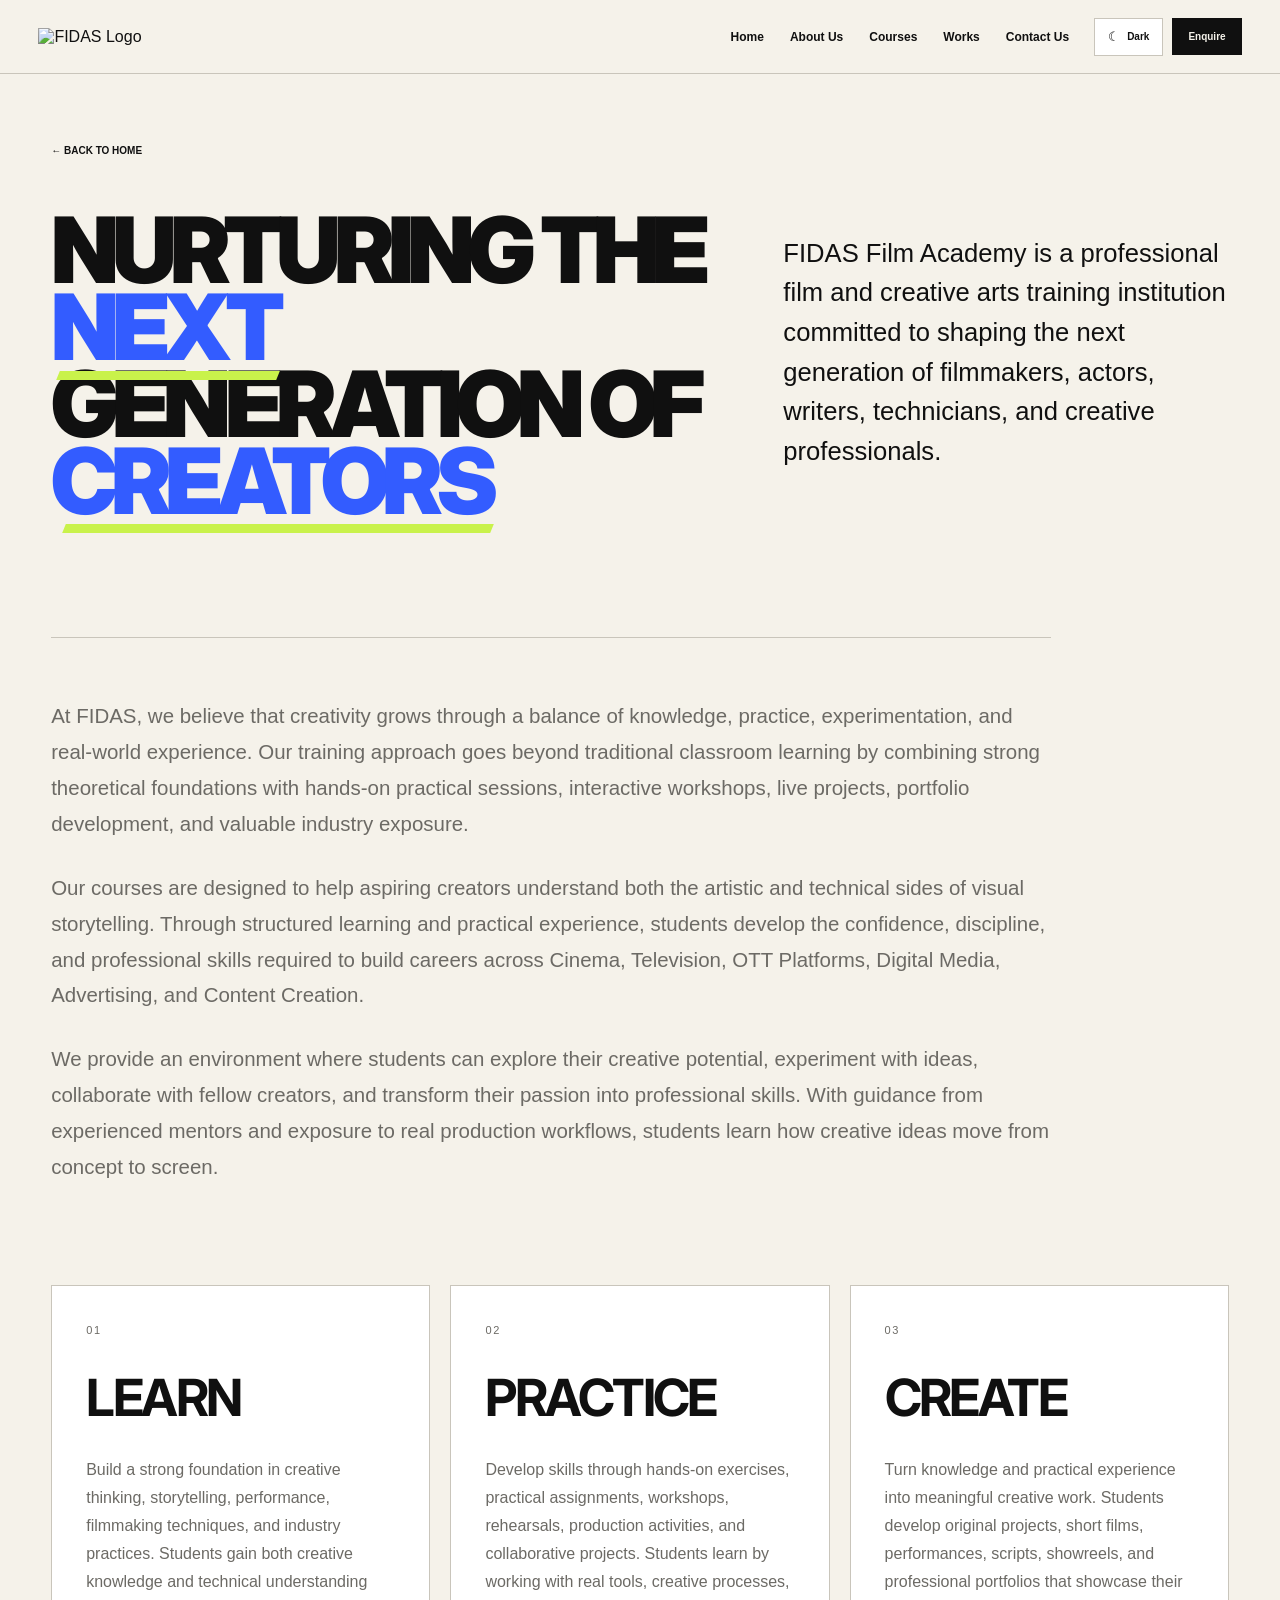
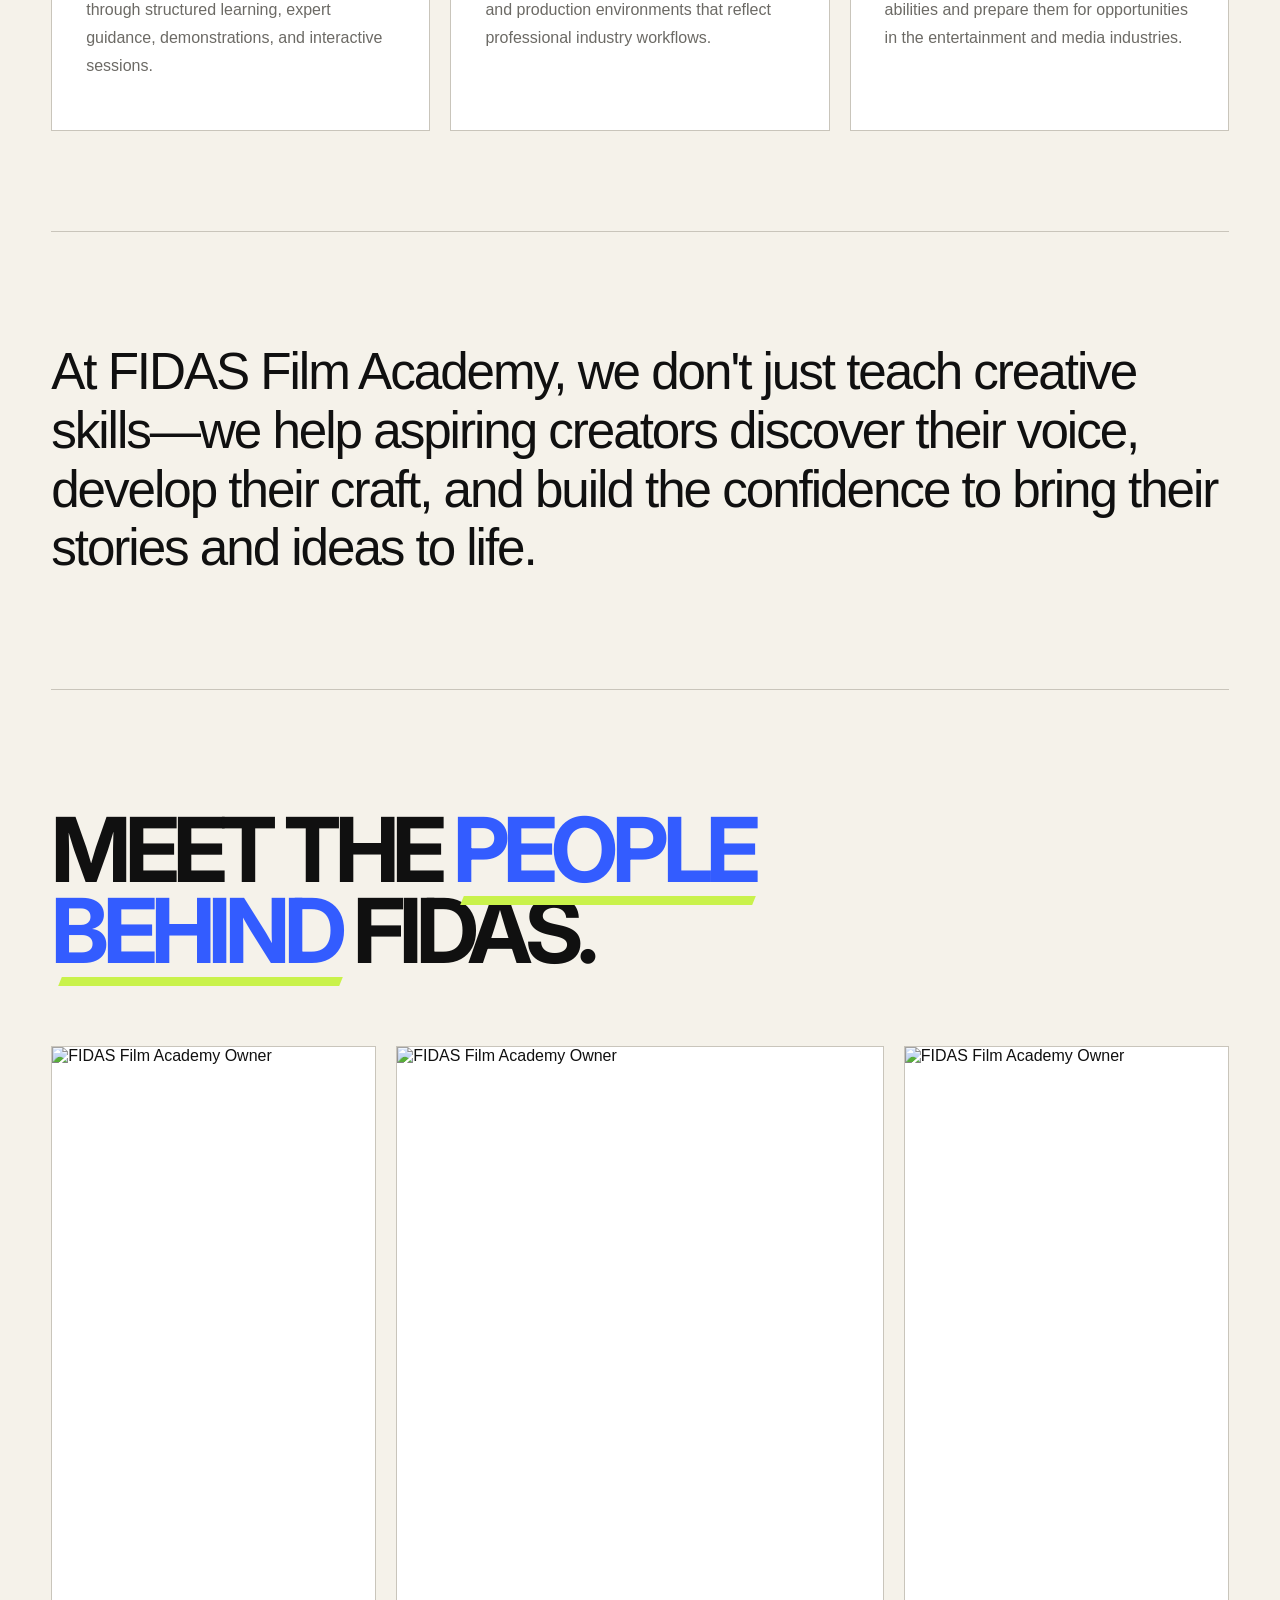
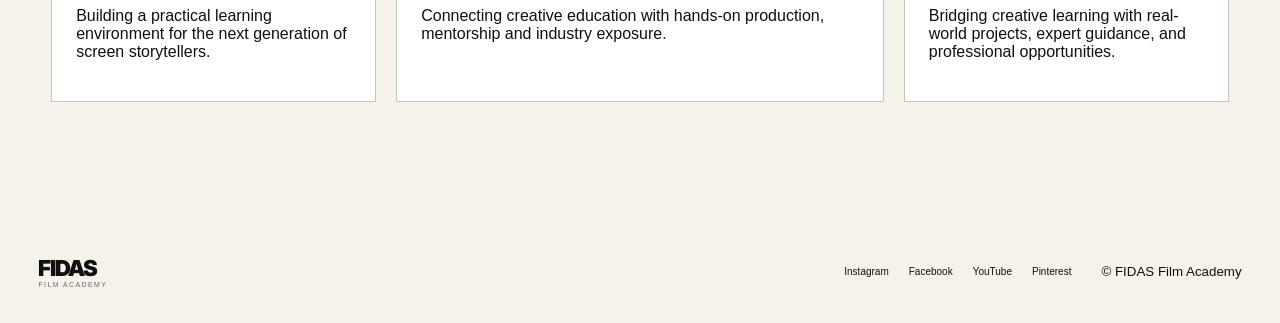
==== commit 29b898cf: "media optmised for bandwidth" ====
--- a/about.html
+++ b/about.html
@@ -60,7 +60,7 @@
 
 .owners {
 	display: grid;
-	grid-template-columns: 1fr 1fr;
+	grid-template-columns: 2fr 3fr 2fr;
 	gap: 20px
 }
 
@@ -705,8 +705,8 @@
 
 <body>
     <header>
-        <a class="brand" href="index.html"><img src="./media/logo.jpeg" alt="FIDAS Logo"></a>
-        <nav><a href="index.html#home">Home</a><a href="about.html">About Us</a><a href="course.html">Course</a><a href="gallery.html">Gallery</a><a href="index.html#contact">Contact Us</a></nav>
+        <a class="brand" href="index.html"><img src="https://raw.githubusercontent.com/MGRtechStudio/fidas_media/refs/heads/main/logo.avif" alt="FIDAS Logo"></a>
+        <nav><a href="./">Home</a><a href="about.html">About Us</a><a href="course.html">Courses</a><a href="gallery.html">Works</a><a href="./#contact">Contact Us</a></nav>
         <div class="actions">
             <button id="theme"><span id="themeIcon">☾</span><b id="themeText">Dark</b></button><a href="index.html#contact" class="join">Enquire</a>
             <button id="menu">☰</button>
@@ -755,16 +755,22 @@
         <section>
             <h2 class="owners-title">MEET THE <span>PEOPLE</span><br><span>BEHIND</span> FIDAS.</h2>
             <div class="owners">
-                <article class="owner-card"><img src="./media/g1.jpeg" alt="FIDAS Film Academy Owner">
+                <article class="owner-card"><img src="https://raw.githubusercontent.com/MGRtechStudio/fidas_media/refs/heads/main/g1.avif" alt="FIDAS Film Academy Owner">
                     <div class="owner-copy"><span></span>
                         <h3></h3>
                         <p>Building a practical learning environment for the next generation of screen storytellers.</p>
                     </div>
                 </article>
-                <article class="owner-card"><img src="./media/g6.png" alt="FIDAS Film Academy Owner">
+                <article class="owner-card"><img src="https://raw.githubusercontent.com/MGRtechStudio/fidas_media/refs/heads/main/direction.avif" alt="FIDAS Film Academy Owner">
                     <div class="owner-copy"><span></span>
                         <h3></h3>
                         <p>Connecting creative education with hands-on production, mentorship and industry exposure.</p>
+                    </div>
+                </article>
+				<article class="owner-card"><img src="https://raw.githubusercontent.com/MGRtechStudio/fidas_media/refs/heads/main/g3.avif" alt="FIDAS Film Academy Owner">
+                    <div class="owner-copy"><span></span>
+                        <h3></h3>
+                        <p>Bridging creative learning with real-world projects, expert guidance, and professional opportunities.</p>
                     </div>
                 </article>
             </div>
@@ -778,7 +784,7 @@
             <a
             target="_blank" href="https://in.pinterest.com/fidasfilmacademy/">Pinterest</a>
         </div>
-        <small>© 2026 FIDAS Film Academy</small>
+        <small>© FIDAS Film Academy</small>
     </footer>
     <script src="program.js"></script>
 </body>
--- a/style.css
+++ b/style.css
@@ -310,7 +310,7 @@
 
 .about-img {
 	height: 560px;
-	background: url("https://images.unsplash.com/photo-1492619375914-88005aa9e8fb?auto=format&fit=crop&w=1300&q=85") center/cover
+	background: url("https://raw.githubusercontent.com/MGRtechStudio/fidas_media/refs/heads/main/camera.avif") center/cover
 }
 
 .about-text {
@@ -368,6 +368,7 @@
 .course-nav {
 	display: flex;
 	flex-direction: column;
+	
 	border: 1px solid var(--line)
 }
 
@@ -379,8 +380,9 @@
 	color: var(--ink);
 	text-align: left;
 	padding: 25px;
+	margin: 25px;
 	font-weight: 800;
-	font-size: 20px;
+	font-size: 35px;
 	cursor: pointer
 }
 
@@ -494,38 +496,79 @@
 
 .g1 {
 	grid-row: span 2;
-	background-image: url("./media/g1.jpeg")
+	background-image: url("https://raw.githubusercontent.com/MGRtechStudio/fidas_media/refs/heads/main/g1.avif")
 }
 
 .g2 {
-	background-image: url("./media/g2.jpeg")
+	background-image: url("https://raw.githubusercontent.com/MGRtechStudio/fidas_media/refs/heads/main/g2.avif")
 }
 
 .g3 {
-	background-image: url("./media/g3.jpeg")
+	background-image: url("https://raw.githubusercontent.com/MGRtechStudio/fidas_media/refs/heads/main/g3.avif")
 }
 
 .g4 {
-	background-image: url("./media/g4.jpeg")
+	background-image: url("https://raw.githubusercontent.com/MGRtechStudio/fidas_media/refs/heads/main/g4.avif")
 }
 
 .g5 {
-	background-image: url("./media/g5.png")
+	background-image: url("https://raw.githubusercontent.com/MGRtechStudio/fidas_media/refs/heads/main/g5.avif")
 }
 .g6 {
-	background-image: url("./media/g6.png")
+	background-image: url("https://raw.githubusercontent.com/MGRtechStudio/fidas_media/refs/heads/main/g6.avif")
 }
 .g7 {
-	background-image: url("./media/g7.png")
+	background-image: url("https://raw.githubusercontent.com/MGRtechStudio/fidas_media/refs/heads/main/g7.avif")
 }
 .g8 {
-	background-image: url("./media/g8.jpeg")
+	background-image: url("https://raw.githubusercontent.com/MGRtechStudio/fidas_media/refs/heads/main/g8.avif")
 }
 .g9 {
-	background-image: url("./media/g9.jpeg")
+	background-image: url("https://raw.githubusercontent.com/MGRtechStudio/fidas_media/refs/heads/main/g9.avif")
 }
 .g10 {
-	background-image: url("./media/g10.jpeg")
+	background-image: url("https://raw.githubusercontent.com/MGRtechStudio/fidas_media/refs/heads/main/g10.avif")
+}
+
+.g11 {
+	background-image: url("https://raw.githubusercontent.com/MGRtechStudio/fidas_media/refs/heads/main/g11.avif")
+}
+
+.g12 {
+	background-image: url("https://raw.githubusercontent.com/MGRtechStudio/fidas_media/refs/heads/main/g12.avif")
+}
+
+.g13 {
+	grid-row: span 2;
+	background-image: url("https://raw.githubusercontent.com/MGRtechStudio/fidas_media/refs/heads/main/g13.avif")
+}
+
+.g14 {
+	background-image: url("https://raw.githubusercontent.com/MGRtechStudio/fidas_media/refs/heads/main/g14.avif")
+}
+
+.g15 {
+	background-image: url("https://raw.githubusercontent.com/MGRtechStudio/fidas_media/refs/heads/main/g15.avif")
+}
+
+.g16 {
+	background-image: url("https://raw.githubusercontent.com/MGRtechStudio/fidas_media/refs/heads/main/g16.avif")
+}
+
+.g17 {
+	background-image: url("https://raw.githubusercontent.com/MGRtechStudio/fidas_media/refs/heads/main/g17.avif")
+}
+
+.g18 {
+	background-image: url("https://raw.githubusercontent.com/MGRtechStudio/fidas_media/refs/heads/main/g18.avif")
+}
+
+.g19 {
+	background-image: url("https://raw.githubusercontent.com/MGRtechStudio/fidas_media/refs/heads/main/g19.avif")
+}
+
+.g20 {
+	background-image: url("https://raw.githubusercontent.com/MGRtechStudio/fidas_media/refs/heads/main/g20.avif")
 }
 
 .contact {
@@ -1009,7 +1052,7 @@
 
 .course-nav button:hover {
 	transform: translateX(8px);
-	background: var(--card);
+	
 	box-shadow: 8px 8px 0 var(--lime)
 }
 
--- a/style.css
+++ b/style.css
@@ -310,7 +310,7 @@
 
 .about-img {
 	height: 560px;
-	background: url("https://images.unsplash.com/photo-1492619375914-88005aa9e8fb?auto=format&fit=crop&w=1300&q=85") center/cover
+	background: url("https://raw.githubusercontent.com/MGRtechStudio/fidas_media/refs/heads/main/camera.avif") center/cover
 }
 
 .about-text {
@@ -368,6 +368,7 @@
 .course-nav {
 	display: flex;
 	flex-direction: column;
+	
 	border: 1px solid var(--line)
 }
 
@@ -379,8 +380,9 @@
 	color: var(--ink);
 	text-align: left;
 	padding: 25px;
+	margin: 25px;
 	font-weight: 800;
-	font-size: 20px;
+	font-size: 35px;
 	cursor: pointer
 }
 
@@ -494,38 +496,79 @@
 
 .g1 {
 	grid-row: span 2;
-	background-image: url("./media/g1.jpeg")
+	background-image: url("https://raw.githubusercontent.com/MGRtechStudio/fidas_media/refs/heads/main/g1.avif")
 }
 
 .g2 {
-	background-image: url("./media/g2.jpeg")
+	background-image: url("https://raw.githubusercontent.com/MGRtechStudio/fidas_media/refs/heads/main/g2.avif")
 }
 
 .g3 {
-	background-image: url("./media/g3.jpeg")
+	background-image: url("https://raw.githubusercontent.com/MGRtechStudio/fidas_media/refs/heads/main/g3.avif")
 }
 
 .g4 {
-	background-image: url("./media/g4.jpeg")
+	background-image: url("https://raw.githubusercontent.com/MGRtechStudio/fidas_media/refs/heads/main/g4.avif")
 }
 
 .g5 {
-	background-image: url("./media/g5.png")
+	background-image: url("https://raw.githubusercontent.com/MGRtechStudio/fidas_media/refs/heads/main/g5.avif")
 }
 .g6 {
-	background-image: url("./media/g6.png")
+	background-image: url("https://raw.githubusercontent.com/MGRtechStudio/fidas_media/refs/heads/main/g6.avif")
 }
 .g7 {
-	background-image: url("./media/g7.png")
+	background-image: url("https://raw.githubusercontent.com/MGRtechStudio/fidas_media/refs/heads/main/g7.avif")
 }
 .g8 {
-	background-image: url("./media/g8.jpeg")
+	background-image: url("https://raw.githubusercontent.com/MGRtechStudio/fidas_media/refs/heads/main/g8.avif")
 }
 .g9 {
-	background-image: url("./media/g9.jpeg")
+	background-image: url("https://raw.githubusercontent.com/MGRtechStudio/fidas_media/refs/heads/main/g9.avif")
 }
 .g10 {
-	background-image: url("./media/g10.jpeg")
+	background-image: url("https://raw.githubusercontent.com/MGRtechStudio/fidas_media/refs/heads/main/g10.avif")
+}
+
+.g11 {
+	background-image: url("https://raw.githubusercontent.com/MGRtechStudio/fidas_media/refs/heads/main/g11.avif")
+}
+
+.g12 {
+	background-image: url("https://raw.githubusercontent.com/MGRtechStudio/fidas_media/refs/heads/main/g12.avif")
+}
+
+.g13 {
+	grid-row: span 2;
+	background-image: url("https://raw.githubusercontent.com/MGRtechStudio/fidas_media/refs/heads/main/g13.avif")
+}
+
+.g14 {
+	background-image: url("https://raw.githubusercontent.com/MGRtechStudio/fidas_media/refs/heads/main/g14.avif")
+}
+
+.g15 {
+	background-image: url("https://raw.githubusercontent.com/MGRtechStudio/fidas_media/refs/heads/main/g15.avif")
+}
+
+.g16 {
+	background-image: url("https://raw.githubusercontent.com/MGRtechStudio/fidas_media/refs/heads/main/g16.avif")
+}
+
+.g17 {
+	background-image: url("https://raw.githubusercontent.com/MGRtechStudio/fidas_media/refs/heads/main/g17.avif")
+}
+
+.g18 {
+	background-image: url("https://raw.githubusercontent.com/MGRtechStudio/fidas_media/refs/heads/main/g18.avif")
+}
+
+.g19 {
+	background-image: url("https://raw.githubusercontent.com/MGRtechStudio/fidas_media/refs/heads/main/g19.avif")
+}
+
+.g20 {
+	background-image: url("https://raw.githubusercontent.com/MGRtechStudio/fidas_media/refs/heads/main/g20.avif")
 }
 
 .contact {
@@ -1009,7 +1052,7 @@
 
 .course-nav button:hover {
 	transform: translateX(8px);
-	background: var(--card);
+	
 	box-shadow: 8px 8px 0 var(--lime)
 }
 
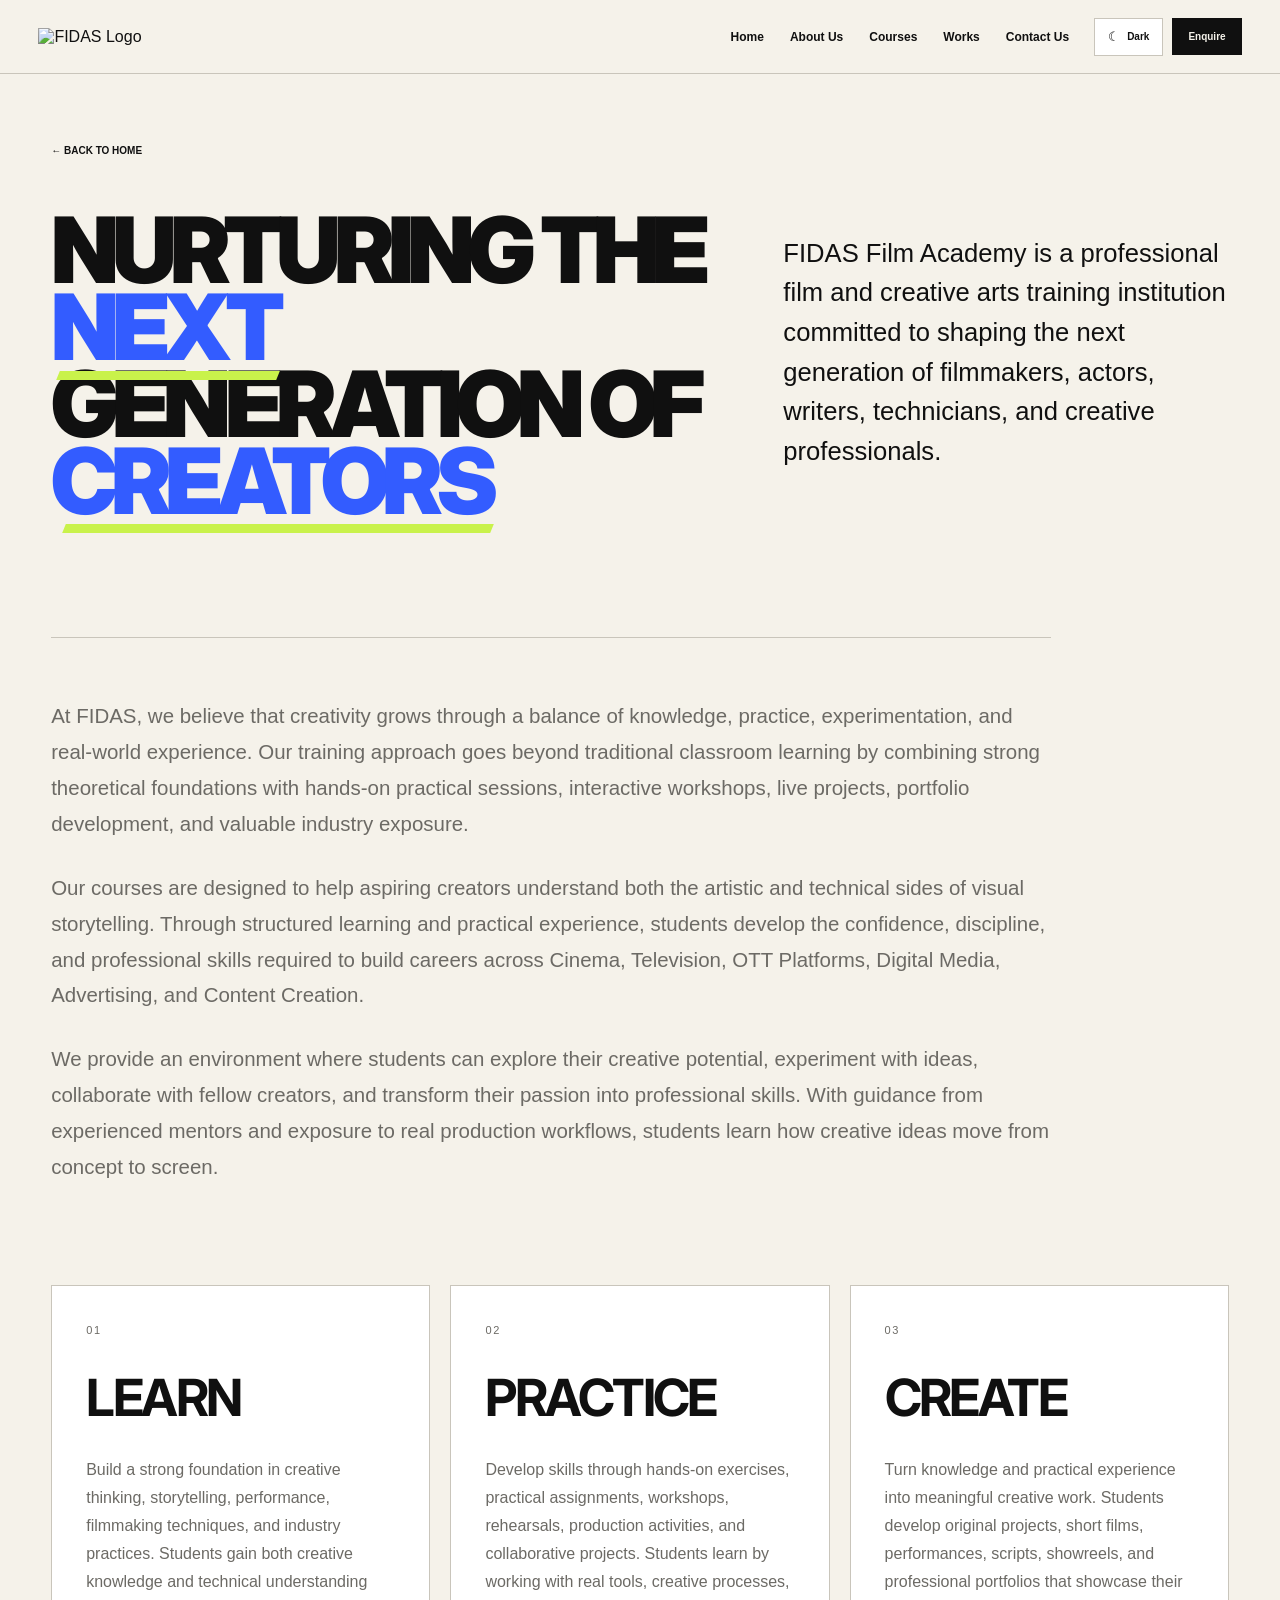
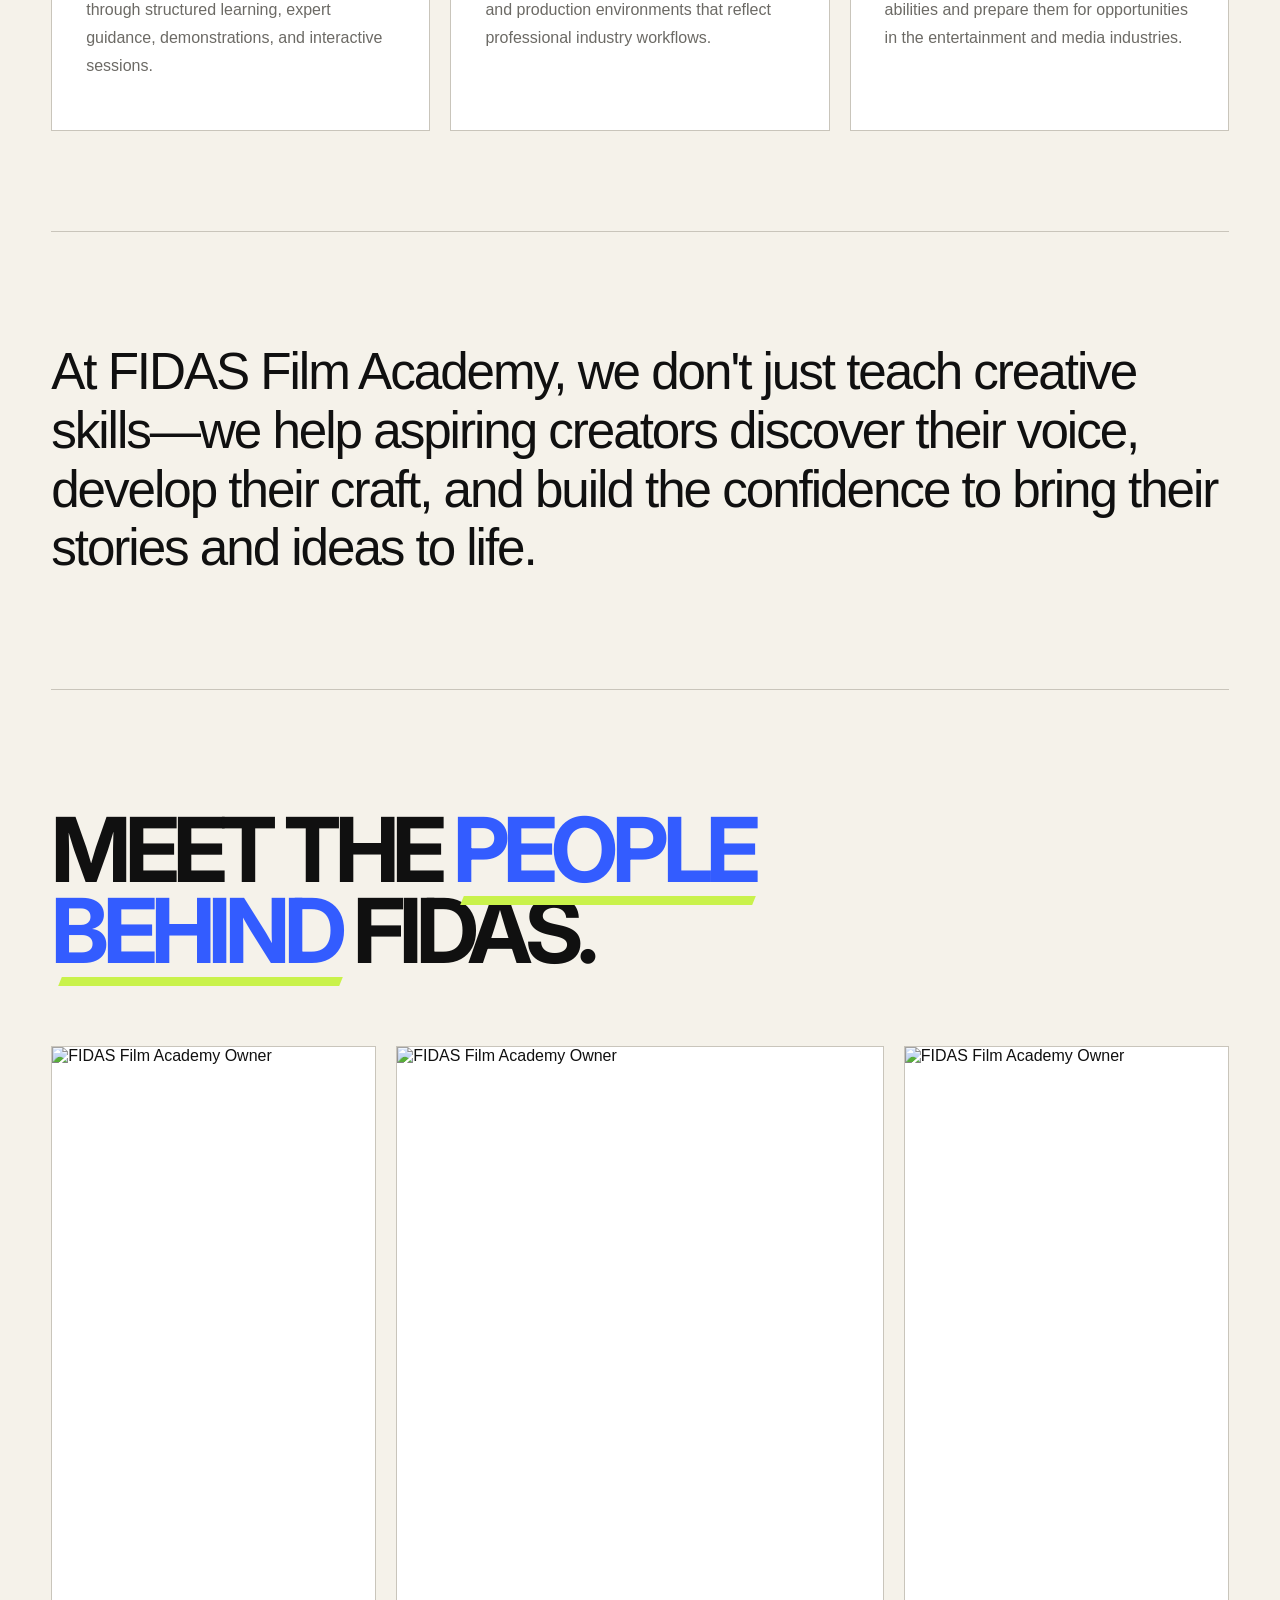
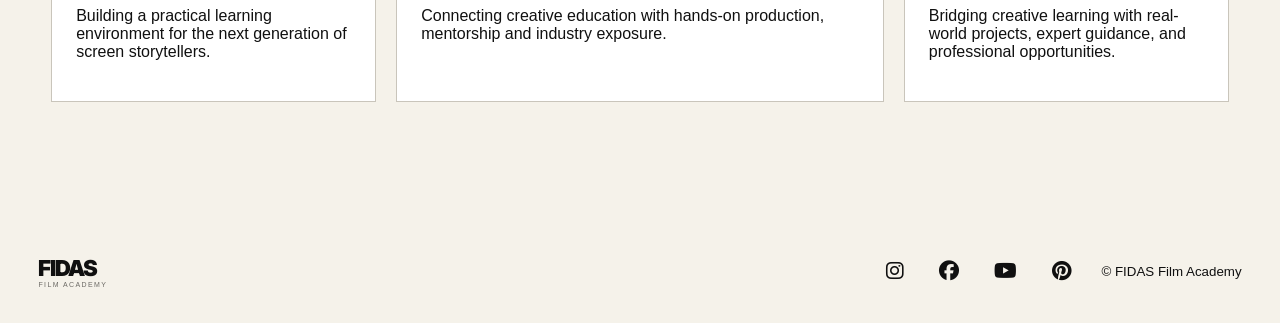
==== commit 7d11e9f9: "after minor changes" ====
--- a/about.html
+++ b/about.html
@@ -14,6 +14,8 @@
     <link href="https://fonts.googleapis.com/css2?family=Inter:wght@400;500;600;700;800;900&display=swap" rel="stylesheet">
     <link rel="stylesheet" href="style.css">
     <link rel="stylesheet" href="https://cdnjs.cloudflare.com/ajax/libs/font-awesome/6.7.2/css/all.min.css">
+	<link rel="stylesheet" href="https://cdnjs.cloudflare.com/ajax/libs/font-awesome/4.7.0/css/font-awesome.min.css">
+
     <style>
         .about-page {
 	padding: 140px 4vw 100px
@@ -778,11 +780,11 @@
         </section>
         
     </main>
-    <footer>
+    <footer class="footer">
         <div class="brand"><span>FIDAS</span><small>FILM ACADEMY</small></div>
-        <div class="social"><a target="_blank" href="https://www.instagram.com/fidasfilminstitute/">Instagram</a><a target="_blank" href="https://www.facebook.com/fidasfilminstitute">Facebook</a><a target="_blank" href="https://www.youtube.com/@fidasfilminstitute">YouTube</a>
+        <div class="social"><a target="_blank" href="https://www.instagram.com/fidasfilminstitute/"><div><i class="fa-brands fa-instagram"></i></div></a><a target="_blank" href="https://www.facebook.com/fidasfilminstitute"><div><i class="fa-brands fa-facebook"></i></div></a><a target="_blank" href="https://www.youtube.com/@fidasfilminstitute"><div><i class="fa-brands fa-youtube"></i></div></a>
             <a
-            target="_blank" href="https://in.pinterest.com/fidasfilmacademy/">Pinterest</a>
+            target="_blank" href="https://in.pinterest.com/fidasfilmacademy/"><div><i class="fa-brands fa-pinterest"></i></div></a>
         </div>
         <small>© FIDAS Film Academy</small>
     </footer>
